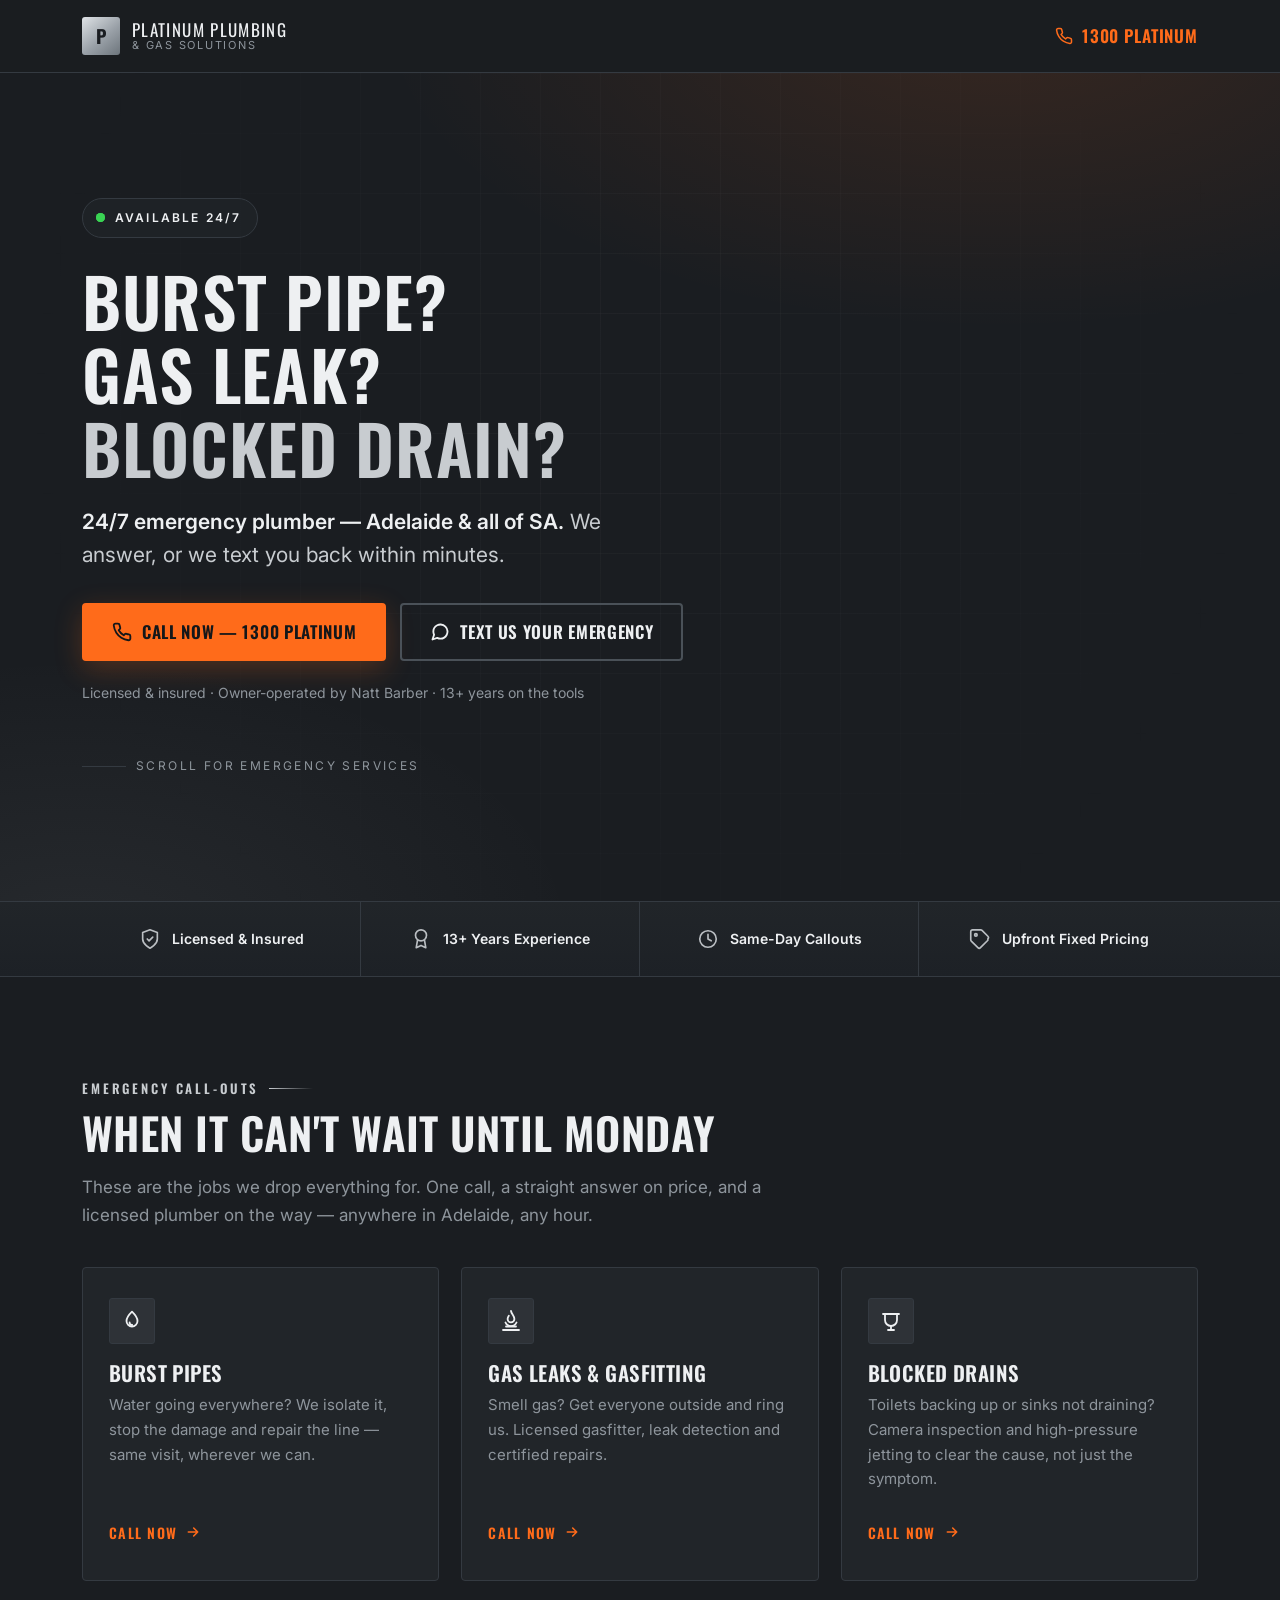
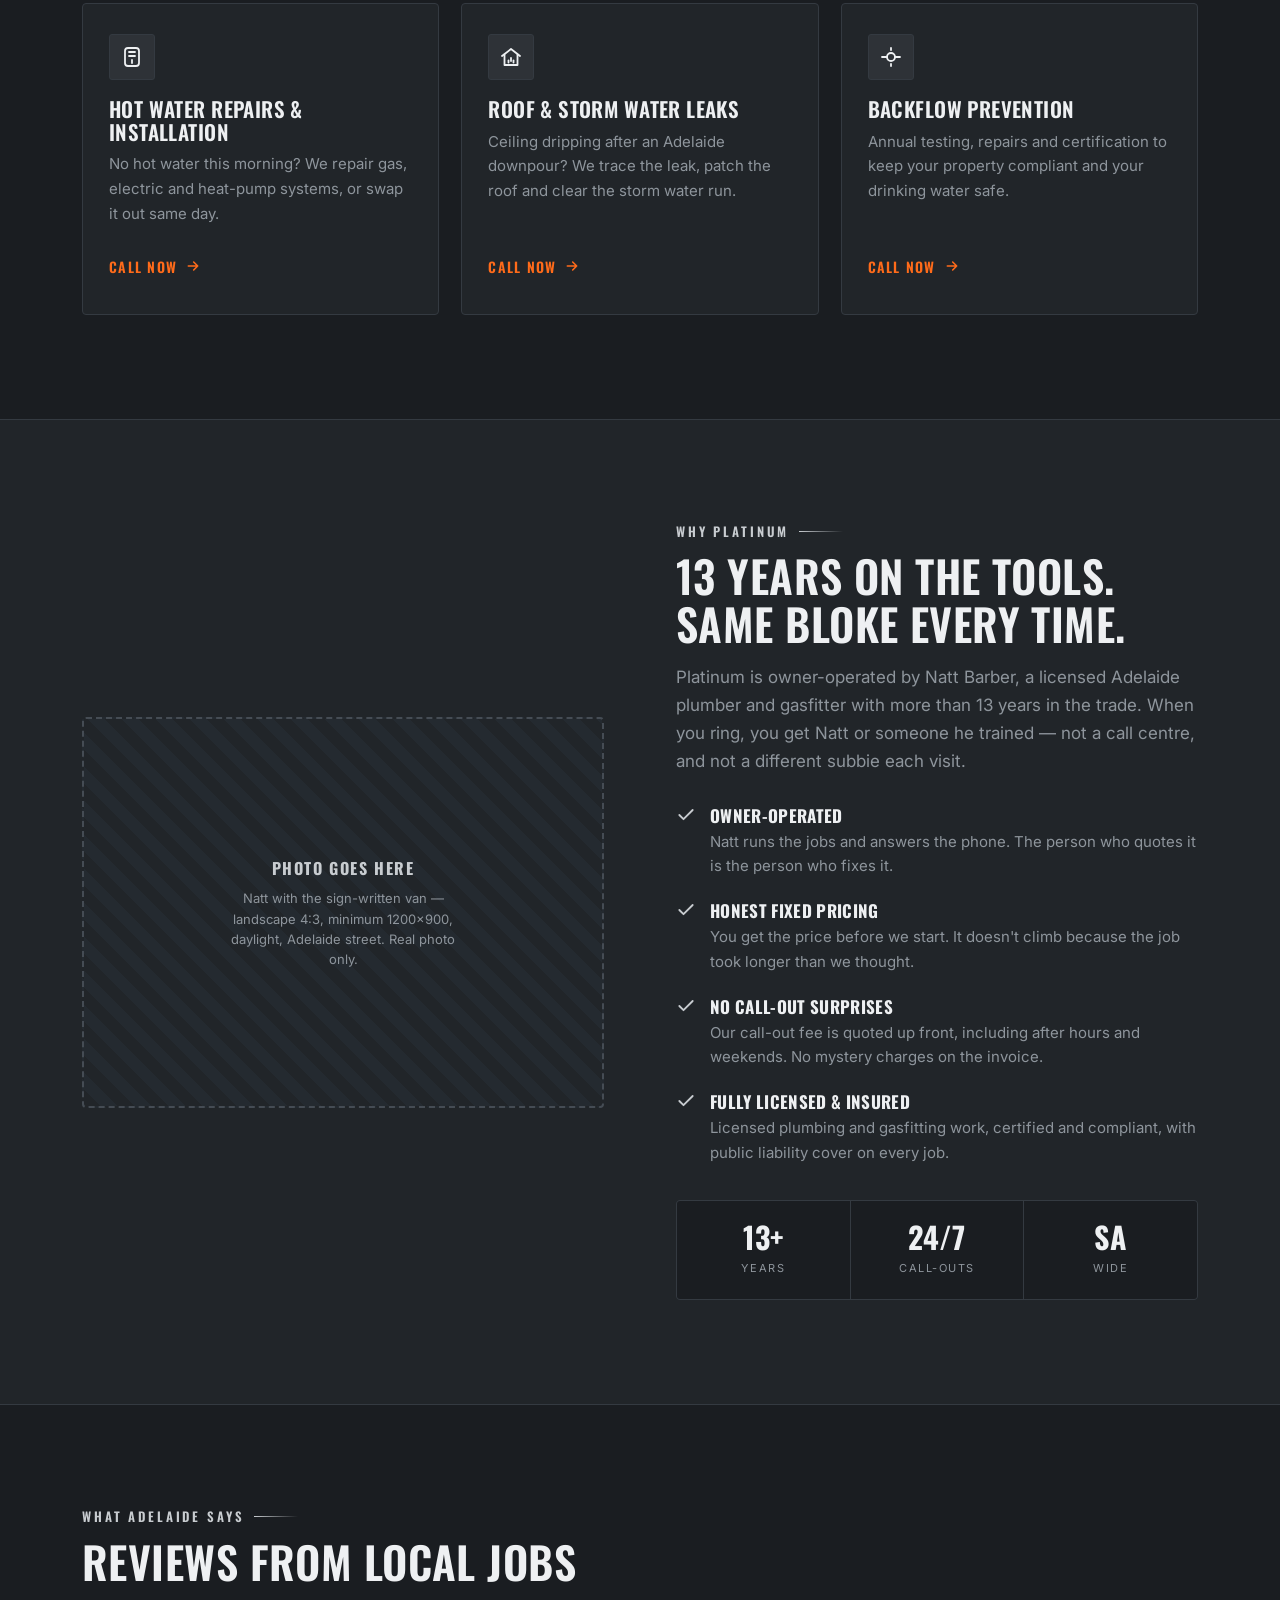
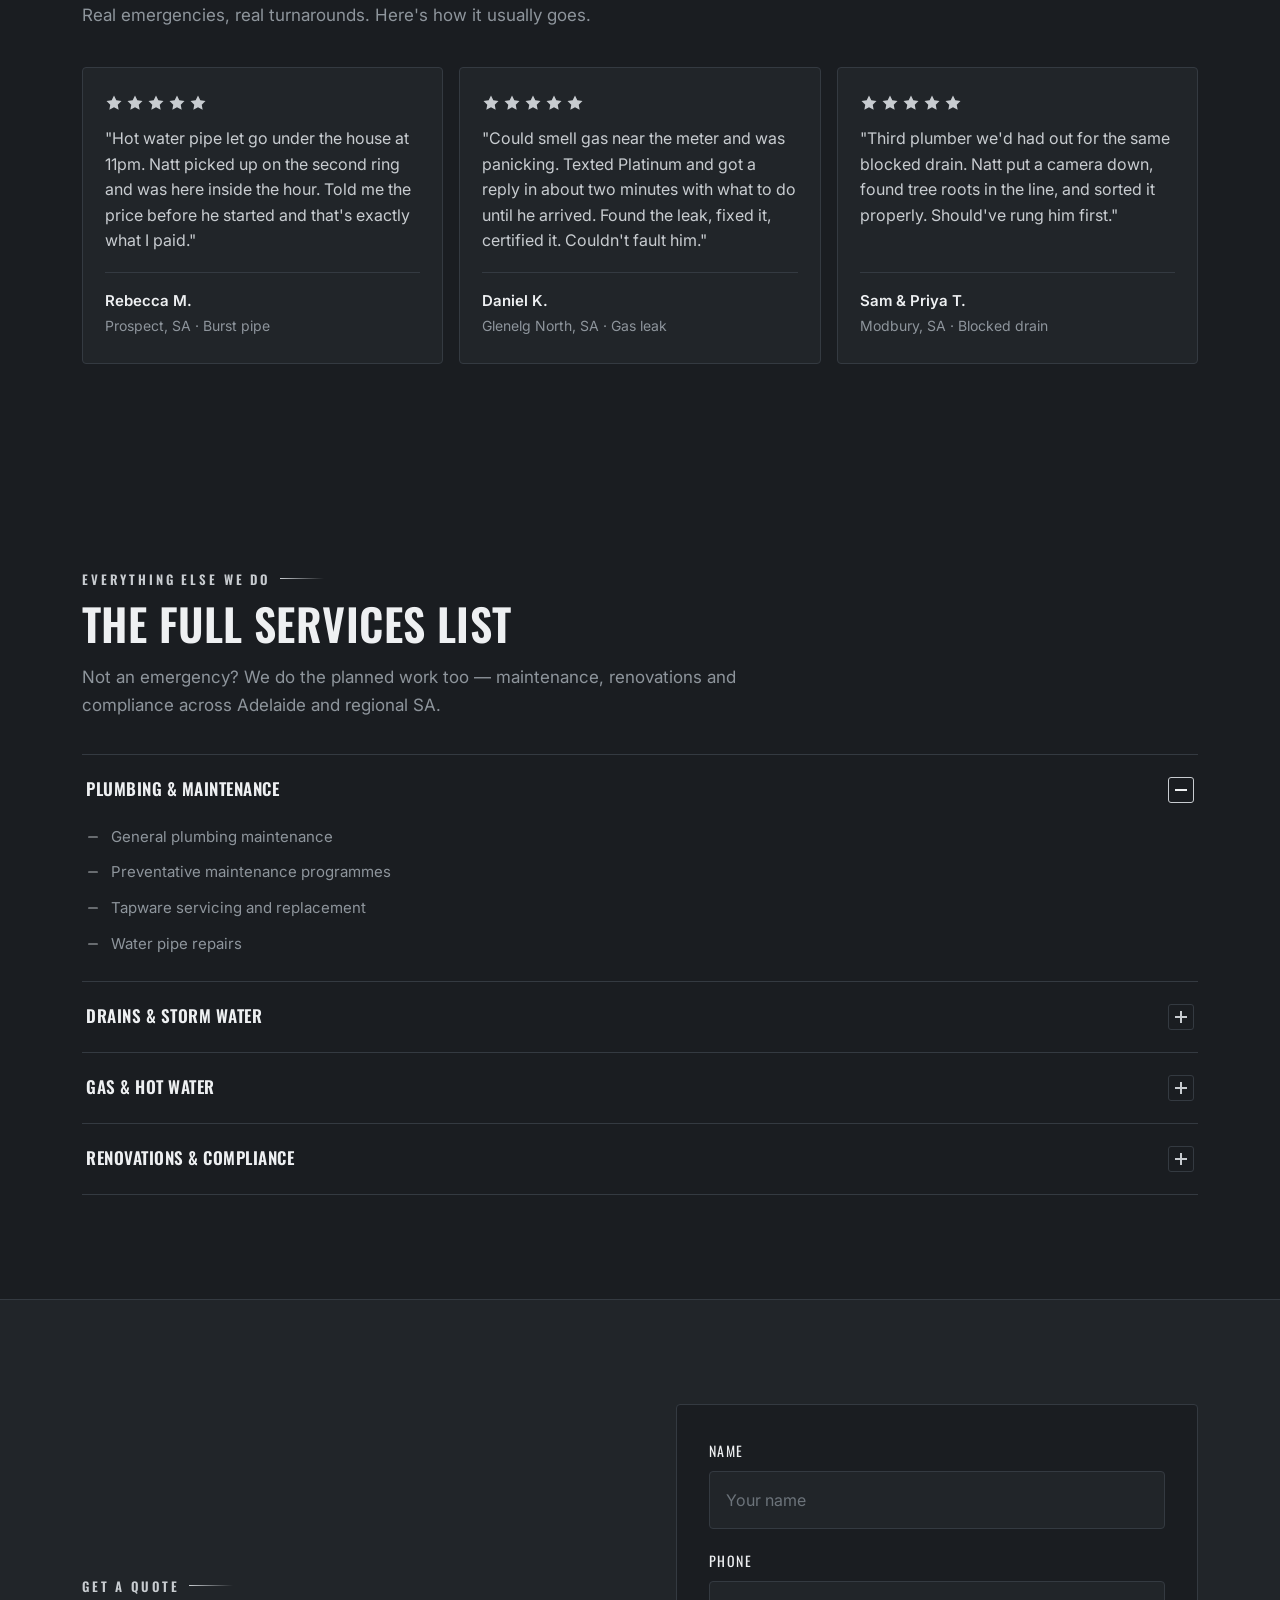
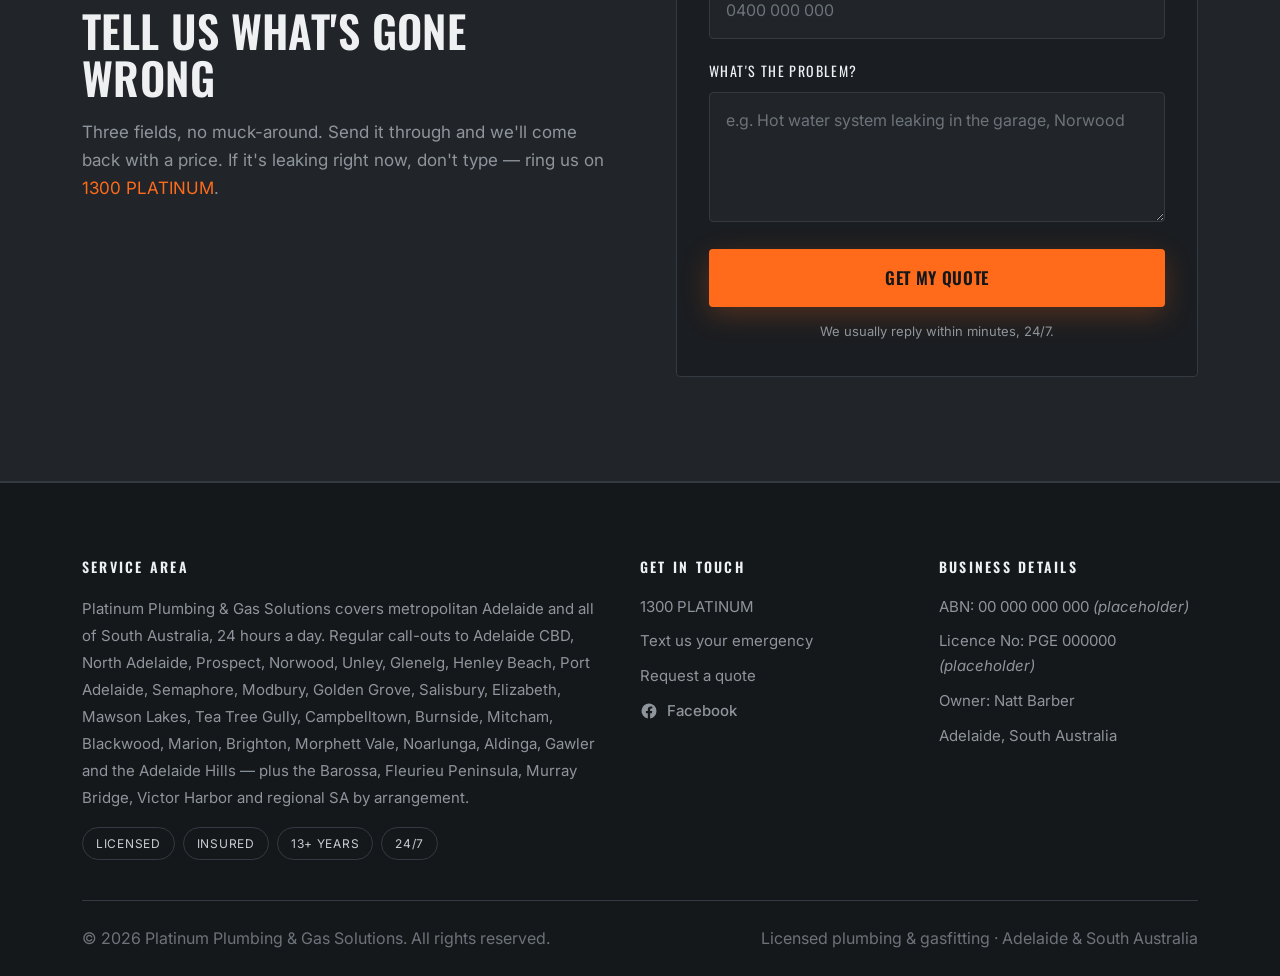
==== index.html @ e5db5b8a "Add single-page site for Platinum Plumbing & Gas Solutions Self-contained index.html with all CSS an" ====
<!DOCTYPE html>
<html lang="en-AU">
<head>
<meta charset="utf-8">
<!-- Accessibility: no maximum-scale / user-scalable=0. Users must be able to pinch-zoom. -->
<meta name="viewport" content="width=device-width, initial-scale=1">
<title>24/7 Emergency Plumber Adelaide | Platinum Plumbing &amp; Gas</title>
<meta name="description" content="Emergency plumber Adelaide, 24/7. Burst pipes, gas leaks &amp; blocked drains sorted fast. Licensed, insured, 13+ years. Call 1300 PLATINUM.">
<meta name="theme-color" content="#1a1d21">
<meta name="robots" content="index, follow">
<link rel="canonical" href="https://platinumplumbingandgas.com.au/">

<meta property="og:type" content="website">
<meta property="og:locale" content="en_AU">
<meta property="og:site_name" content="Platinum Plumbing &amp; Gas Solutions">
<meta property="og:title" content="24/7 Emergency Plumber Adelaide | Platinum Plumbing &amp; Gas">
<meta property="og:description" content="Burst pipe? Gas leak? Blocked drain? 24/7 emergency plumber for Adelaide and all of South Australia. Call 1300 PLATINUM.">
<meta property="og:url" content="https://platinumplumbingandgas.com.au/">
<meta name="twitter:card" content="summary_large_image">

<link rel="preconnect" href="https://fonts.googleapis.com">
<link rel="preconnect" href="https://fonts.gstatic.com" crossorigin>
<link href="https://fonts.googleapis.com/css2?family=Oswald:wght@500;600;700&family=Inter:wght@400;500;600;700&display=swap" rel="stylesheet">

<!-- ============================================================
     JSON-LD: LocalBusiness + Plumber
     TODO (owner): replace streetAddress, postalCode, geo coordinates,
     the real domain, the Facebook URL and the priceRange before go-live.
     ============================================================ -->
<script type="application/ld+json">
{
  "@context": "https://schema.org",
  "@type": ["Plumber", "LocalBusiness"],
  "@id": "https://platinumplumbingandgas.com.au/#business",
  "name": "Platinum Plumbing & Gas Solutions",
  "description": "24/7 emergency plumber and licensed gasfitter servicing Adelaide and all of South Australia. Burst pipes, gas leaks, blocked drains, hot water and backflow prevention.",
  "url": "https://platinumplumbingandgas.com.au/",
  "telephone": "+611300752846",
  "email": "info@platinumplumbingandgas.com.au",
  "priceRange": "$$",
  "founder": {
    "@type": "Person",
    "name": "Natt Barber",
    "jobTitle": "Licensed Plumber & Gasfitter, Owner"
  },
  "address": {
    "@type": "PostalAddress",
    "streetAddress": "PLACEHOLDER — street address",
    "addressLocality": "Adelaide",
    "addressRegion": "SA",
    "postalCode": "5000",
    "addressCountry": "AU"
  },
  "geo": {
    "@type": "GeoCoordinates",
    "latitude": -34.9285,
    "longitude": 138.6007
  },
  "areaServed": [
    { "@type": "City", "name": "Adelaide" },
    { "@type": "State", "name": "South Australia" }
  ],
  "openingHoursSpecification": [{
    "@type": "OpeningHoursSpecification",
    "dayOfWeek": ["Monday","Tuesday","Wednesday","Thursday","Friday","Saturday","Sunday"],
    "opens": "00:00",
    "closes": "23:59"
  }],
  "sameAs": ["https://www.facebook.com/PLACEHOLDER"],
  "hasOfferCatalog": {
    "@type": "OfferCatalog",
    "name": "Emergency plumbing and gas services",
    "itemListElement": [
      { "@type": "Offer", "itemOffered": { "@type": "Service", "name": "Burst pipe repairs" } },
      { "@type": "Offer", "itemOffered": { "@type": "Service", "name": "Gas leak detection and gasfitting" } },
      { "@type": "Offer", "itemOffered": { "@type": "Service", "name": "Blocked drain clearing" } },
      { "@type": "Offer", "itemOffered": { "@type": "Service", "name": "Hot water repairs and installation" } },
      { "@type": "Offer", "itemOffered": { "@type": "Service", "name": "Roof and storm water leak repairs" } },
      { "@type": "Offer", "itemOffered": { "@type": "Service", "name": "Backflow prevention testing" } }
    ]
  }
}
</script>

<style>
/* ---------- Tokens ---------- */
:root{
  --charcoal:#1a1d21;
  --charcoal-2:#212529;
  --charcoal-3:#282d33;
  --line:#343a41;
  --platinum:#c8ccd0;
  --platinum-bright:#eef0f2;
  --muted:#8e959c;
  --orange:#ff6b1a;
  --orange-dark:#e85a0c;
  --green:#39d353;
  --radius:4px;
  --wrap:1180px;
  --pad:20px;
  --bar-h:76px;
  --head:'Oswald','Barlow Condensed',Impact,sans-serif;
  --body:'Inter',-apple-system,BlinkMacSystemFont,'Segoe UI',Roboto,Helvetica,Arial,sans-serif;
}

/* ---------- Reset ---------- */
*,*::before,*::after{box-sizing:border-box}
html{-webkit-text-size-adjust:100%}
body,h1,h2,h3,h4,p,ul,ol,figure,blockquote,fieldset,legend{margin:0;padding:0}
ul,ol{list-style:none}
img{max-width:100%;height:auto;display:block}
button,input,textarea{font:inherit;color:inherit}

html{scroll-behavior:smooth;scroll-padding-top:24px}
body{
  background:var(--charcoal);
  color:var(--platinum);
  font-family:var(--body);
  font-size:16px;
  line-height:1.65;
  -webkit-font-smoothing:antialiased;
  overflow-x:hidden;
  /* Room for the fixed mobile call bar */
  padding-bottom:calc(var(--bar-h) + env(safe-area-inset-bottom,0px));
}

h1,h2,h3,.eyebrow,.btn,.stat-n{font-family:var(--head);font-weight:600;letter-spacing:.01em;line-height:1.08;text-transform:uppercase}
h1{font-size:clamp(2.25rem,8.5vw,4.25rem);color:var(--platinum-bright)}
h2{font-size:clamp(1.75rem,5.6vw,2.75rem);color:var(--platinum-bright)}
h3{font-size:clamp(1.125rem,3.6vw,1.3rem);color:var(--platinum-bright);letter-spacing:.02em}
p{font-size:1rem}
a{color:var(--orange);text-decoration:none}
a:hover{text-decoration:underline}

.wrap{width:100%;max-width:var(--wrap);margin-inline:auto;padding-inline:var(--pad)}
section{padding-block:clamp(56px,10vw,104px)}
.eyebrow{
  font-size:.8125rem;letter-spacing:.22em;color:var(--platinum);
  display:flex;align-items:center;gap:10px;margin-bottom:14px;font-weight:600;
}
.eyebrow::after{content:"";height:1px;width:44px;background:linear-gradient(90deg,var(--platinum),transparent)}
.lede{color:var(--muted);max-width:62ch;margin-top:16px;font-size:1.0625rem}

/* ---------- Focus ---------- */
/* Orange is reserved for calls-to-action: the hero buttons, the sticky call
   bar, the per-card "Call now" links, the header phone link and inline
   tel/sms links. The only exceptions are focus states — the focus ring, the
   skip link and the quote-form field focus — where orange gives keyboard
   users the strongest contrast available on charcoal. Nothing decorative
   uses it. */
:focus-visible{outline:3px solid var(--orange);outline-offset:3px;border-radius:2px}

.skip{
  position:absolute;left:12px;top:-100px;z-index:200;
  background:var(--orange);color:#111;font-weight:700;
  padding:12px 18px;border-radius:var(--radius);transition:top .15s ease;
}
.skip:focus{top:12px;text-decoration:none}
.sr{position:absolute;width:1px;height:1px;padding:0;margin:-1px;overflow:hidden;clip:rect(0 0 0 0);white-space:nowrap;border:0}

/* ---------- Buttons ---------- */
.btn{
  display:inline-flex;align-items:center;justify-content:center;gap:10px;
  min-height:58px;padding:16px 28px;border:2px solid transparent;border-radius:var(--radius);
  font-size:1.0625rem;letter-spacing:.04em;cursor:pointer;text-align:center;
  transition:transform .15s ease,background-color .15s ease,border-color .15s ease,color .15s ease;
}
.btn:hover{text-decoration:none;transform:translateY(-2px)}
.btn:active{transform:translateY(0)}
/* Safety orange is reserved for calls-to-action only. */
.btn-primary{background:var(--orange);color:#14171a;border-color:var(--orange);box-shadow:0 8px 28px rgba(255,107,26,.24)}
.btn-primary:hover{background:var(--orange-dark);border-color:var(--orange-dark)}
.btn-ghost{background:transparent;color:var(--platinum-bright);border-color:#4a5158}
.btn-ghost:hover{border-color:var(--platinum);background:rgba(200,204,208,.06)}
.btn svg{flex:none}

/* ---------- Header ---------- */
.site-head{
  position:relative;z-index:20;border-bottom:1px solid var(--line);
  background:rgba(26,29,33,.9);
}
.head-in{display:flex;align-items:center;justify-content:space-between;gap:16px;min-height:72px}
.brand{display:flex;align-items:center;gap:12px;color:var(--platinum-bright)}
.brand:hover{text-decoration:none}
.brand-mark{
  width:38px;height:38px;flex:none;border-radius:3px;
  background:linear-gradient(140deg,#dfe3e6,#9aa1a8 55%,#6d757c);
  display:grid;place-items:center;color:#1a1d21;font-family:var(--head);font-size:1.15rem;font-weight:700;
}
.brand-name{font-family:var(--head);font-size:1.0625rem;letter-spacing:.08em;text-transform:uppercase;line-height:1.15}
.brand-sub{display:block;font-family:var(--body);font-size:.6875rem;letter-spacing:.16em;color:var(--muted);text-transform:uppercase}
.head-call{display:none}

/* ---------- Hero ---------- */
.hero{
  /* Full height of the space the user can actually see: viewport minus the
     72px header, minus the fixed call bar on mobile. Stops the CTAs and the
     trust line from sitting under the bar on a short phone. */
  min-height:calc(100svh - 72px - var(--bar-h));
  display:flex;align-items:center;position:relative;overflow:hidden;
  padding-block:clamp(40px,7vh,88px);
  background:
    radial-gradient(1000px 520px at 78% -8%,rgba(255,107,26,.13),transparent 62%),
    radial-gradient(760px 420px at 6% 104%,rgba(200,204,208,.07),transparent 66%),
    var(--charcoal);
}
/* Faint industrial grid — pure CSS, zero bytes of image weight */
.hero::before{
  content:"";position:absolute;inset:0;pointer-events:none;
  background-image:linear-gradient(rgba(200,204,208,.045) 1px,transparent 1px),
                   linear-gradient(90deg,rgba(200,204,208,.045) 1px,transparent 1px);
  background-size:60px 60px;
  -webkit-mask-image:radial-gradient(circle at 50% 40%,#000,transparent 78%);
  mask-image:radial-gradient(circle at 50% 40%,#000,transparent 78%);
}
.hero-in{position:relative;z-index:1;width:100%}
.hero h1{margin-bottom:22px}
.hero h1 .hl{color:var(--platinum);display:block}
.hero-sub{font-size:1.125rem;color:var(--platinum);max-width:34ch;line-height:1.55}
.hero-sub strong{color:var(--platinum-bright);font-weight:600}
.hero-cta{display:flex;flex-direction:column;gap:14px;margin-top:32px;max-width:420px}
.hero-note{margin-top:20px;font-size:.875rem;color:var(--muted)}

/* Available 24/7 pulsing indicator */
.live{
  display:inline-flex;align-items:center;gap:10px;margin-bottom:26px;
  padding:9px 16px 9px 13px;border:1px solid var(--line);border-radius:100px;
  background:rgba(33,37,41,.72);
  font-size:.75rem;letter-spacing:.18em;text-transform:uppercase;font-weight:600;color:var(--platinum-bright);
}
.dot{position:relative;width:9px;height:9px;flex:none;border-radius:50%;background:var(--green)}
.dot::after{
  content:"";position:absolute;inset:0;border-radius:50%;background:var(--green);
  animation:pulse 2s cubic-bezier(.4,0,.6,1) infinite;
}
@keyframes pulse{0%{transform:scale(1);opacity:.75}70%{transform:scale(3);opacity:0}100%{transform:scale(3);opacity:0}}

.scroll-hint{display:none}

/* ---------- Trust bar ---------- */
.trust{
  border-block:1px solid var(--line);
  background:linear-gradient(180deg,var(--charcoal-2),#1d2126);
  padding-block:0;
}
.trust ul{display:grid;grid-template-columns:repeat(2,1fr)}
.trust li{
  display:flex;align-items:center;gap:11px;padding:20px 12px;
  border-bottom:1px solid var(--line);
  font-size:.8125rem;font-weight:600;color:var(--platinum-bright);line-height:1.3;
}
.trust li:nth-child(odd){border-right:1px solid var(--line)}
.trust li:nth-last-child(-n+2){border-bottom:0}
.trust svg{flex:none;color:var(--platinum);opacity:.92}

/* ---------- Service cards ---------- */
.grid{display:grid;gap:16px;margin-top:38px}
.card{
  position:relative;background:var(--charcoal-2);border:1px solid var(--line);border-radius:var(--radius);
  padding:26px 22px 22px;display:flex;flex-direction:column;
  transition:border-color .2s ease,transform .2s ease,background-color .2s ease;
}
.card::before{
  content:"";position:absolute;left:0;top:0;height:3px;width:100%;
  background:linear-gradient(90deg,var(--platinum),transparent);
  opacity:0;transition:opacity .2s ease;
}
.card:hover{border-color:#4a5158;transform:translateY(-3px);background:var(--charcoal-3)}
.card:hover::before{opacity:1}
.card-ico{
  width:46px;height:46px;border-radius:3px;display:grid;place-items:center;margin-bottom:18px;
  background:rgba(200,204,208,.08);border:1px solid var(--line);color:var(--platinum-bright);
}
.card h3{margin-bottom:9px}
.card p{color:var(--muted);font-size:.9375rem;flex:1}
.card-call{
  margin-top:18px;display:inline-flex;align-items:center;gap:8px;align-self:flex-start;
  font-family:var(--head);font-size:.875rem;letter-spacing:.09em;text-transform:uppercase;
  color:var(--orange);font-weight:600;padding:8px 0;min-height:44px;
}
.card-call svg{transition:transform .2s ease}
.card-call:hover{text-decoration:none}
.card-call:hover svg{transform:translateX(4px)}

/* ---------- Why Platinum ---------- */
.why{background:var(--charcoal-2);border-block:1px solid var(--line)}
.why-grid{display:grid;gap:34px}
/* Image placeholder */
.photo-ph{
  position:relative;aspect-ratio:4/3;border:2px dashed #454c54;border-radius:var(--radius);
  background:repeating-linear-gradient(45deg,#212529,#212529 12px,#242a30 12px,#242a30 24px);
  display:grid;place-items:center;text-align:center;padding:26px;
}
.photo-ph span{font-size:.8125rem;color:var(--muted);max-width:32ch;line-height:1.55}
.photo-ph b{display:block;font-family:var(--head);font-size:1rem;letter-spacing:.1em;color:var(--platinum);margin-bottom:8px;text-transform:uppercase}
.why-points{display:grid;gap:18px;margin-top:26px}
.why-points li{display:flex;gap:14px;align-items:flex-start}
.why-points svg{flex:none;margin-top:3px;color:var(--platinum)}
.why-points b{display:block;font-family:var(--head);font-size:1.0625rem;letter-spacing:.02em;color:var(--platinum-bright);text-transform:uppercase}
.why-points p{color:var(--muted);font-size:.9375rem}
.stats{display:grid;grid-template-columns:repeat(3,1fr);gap:1px;margin-top:34px;background:var(--line);border:1px solid var(--line);border-radius:var(--radius);overflow:hidden}
.stats div{background:var(--charcoal);padding:20px 12px;text-align:center}
.stat-n{display:block;font-size:1.875rem;color:var(--platinum-bright);font-weight:700}
.stat-l{font-size:.6875rem;letter-spacing:.14em;text-transform:uppercase;color:var(--muted)}

/* ---------- Testimonials ---------- */
.reviews{display:grid;gap:16px;margin-top:38px}
.review{
  background:var(--charcoal-2);border:1px solid var(--line);border-radius:var(--radius);
  padding:26px 22px;display:flex;flex-direction:column;
}
.stars{display:flex;gap:3px;margin-bottom:14px;color:var(--platinum)}
.review blockquote{font-size:1rem;color:var(--platinum);line-height:1.6;flex:1}
.review figcaption{margin-top:18px;padding-top:16px;border-top:1px solid var(--line);font-size:.875rem;color:var(--muted)}
.review figcaption b{display:block;color:var(--platinum-bright);font-weight:600;font-size:.9375rem}

/* ---------- Accordion ---------- */
.acc{margin-top:34px;border-top:1px solid var(--line)}
.acc-item{border-bottom:1px solid var(--line)}
.acc-btn{
  width:100%;background:none;border:0;cursor:pointer;text-align:left;
  display:flex;align-items:center;justify-content:space-between;gap:16px;
  padding:22px 4px;min-height:64px;
  font-family:var(--head);font-size:1.0625rem;letter-spacing:.03em;text-transform:uppercase;
  color:var(--platinum-bright);transition:color .15s ease;
}
.acc-btn:hover{color:#fff}
.acc-ico{flex:none;width:26px;height:26px;border:1px solid var(--line);border-radius:3px;display:grid;place-items:center;position:relative}
.acc-ico::before,.acc-ico::after{content:"";position:absolute;background:var(--platinum);transition:transform .22s ease,opacity .22s ease}
.acc-ico::before{width:12px;height:2px}
.acc-ico::after{width:2px;height:12px}
.acc-btn[aria-expanded="true"] .acc-ico{border-color:var(--platinum)}
.acc-btn[aria-expanded="true"] .acc-ico::before,
.acc-btn[aria-expanded="true"] .acc-ico::after{background:var(--platinum-bright)}
.acc-btn[aria-expanded="true"] .acc-ico::after{transform:rotate(90deg);opacity:0}
.acc-panel{overflow:hidden;height:0;transition:height .28s ease}
.acc-panel ul{padding:0 4px 24px;display:grid;gap:11px}
.acc-panel li{display:flex;gap:11px;align-items:flex-start;color:var(--muted);font-size:.9375rem}
.acc-panel svg{flex:none;margin-top:5px;color:var(--platinum);opacity:.6}

/* ---------- Quote form ---------- */
.quote{background:var(--charcoal-2);border-block:1px solid var(--line)}
.quote-grid{display:grid;gap:34px}
.form-card{background:var(--charcoal);border:1px solid var(--line);border-radius:var(--radius);padding:26px 22px}
.field{margin-bottom:20px}
.field label{display:block;font-family:var(--head);font-size:.875rem;letter-spacing:.1em;text-transform:uppercase;color:var(--platinum-bright);margin-bottom:9px}
.field input,.field textarea{
  width:100%;background:var(--charcoal-2);border:1px solid var(--line);border-radius:var(--radius);
  padding:15px 16px;font-size:1rem;color:var(--platinum-bright);min-height:56px;
  transition:border-color .15s ease,background-color .15s ease;
}
.field textarea{min-height:130px;resize:vertical;line-height:1.55}
.field input::placeholder,.field textarea::placeholder{color:#6c737a}
.field input:focus,.field textarea:focus{border-color:var(--orange);background:var(--charcoal-3);outline:none}
.field input[aria-invalid="true"],.field textarea[aria-invalid="true"]{border-color:#ff5252}
.err{display:none;margin-top:8px;font-size:.8125rem;color:#ff7b7b;font-weight:500}
.err.show{display:block}
.form-card .btn-primary{width:100%}
.form-foot{margin-top:14px;font-size:.8125rem;color:var(--muted);text-align:center}
.success{display:none;text-align:center;padding:26px 8px}
.success.show{display:block}
.success-ico{width:62px;height:62px;margin:0 auto 18px;border-radius:50%;background:rgba(57,211,83,.12);border:1px solid rgba(57,211,83,.4);display:grid;place-items:center;color:var(--green)}
.success h3{margin-bottom:10px}
.success p{color:var(--muted);font-size:.9375rem;max-width:40ch;margin-inline:auto}
.success .btn{margin-top:22px}

/* ---------- Footer ---------- */
.site-foot{background:#15181b;border-top:1px solid var(--line);padding-block:clamp(48px,8vw,72px) 0}
.foot-grid{display:grid;gap:34px}
.foot h4{font-family:var(--head);font-size:.875rem;letter-spacing:.16em;text-transform:uppercase;color:var(--platinum-bright);margin-bottom:16px;font-weight:600}
.foot p,.foot li{color:var(--muted);font-size:.9375rem}
.foot-links li{margin-bottom:10px}
.foot-links a{color:var(--muted)}
.foot-links a:hover{color:var(--platinum-bright)}
.suburbs{font-size:.875rem;color:var(--muted);line-height:1.8}
.legal{
  margin-top:40px;border-top:1px solid var(--line);padding-block:24px;
  display:flex;flex-direction:column;gap:10px;font-size:.8125rem;color:#6c737a;
}
.social{display:inline-flex;align-items:center;gap:9px;color:var(--platinum);font-weight:500;font-size:.9375rem}
.social:hover{color:var(--platinum-bright)}
.badge-list{display:flex;flex-wrap:wrap;gap:8px;margin-top:16px}
.badge-list span{
  font-size:.75rem;letter-spacing:.06em;text-transform:uppercase;color:var(--platinum);
  border:1px solid var(--line);border-radius:100px;padding:6px 13px;
}

/* ---------- Sticky mobile call bar ---------- */
/* The single most important element on the page. Mobile only, always visible. */
.callbar{
  position:fixed;left:0;right:0;bottom:0;z-index:100;
  display:grid;grid-template-columns:1.35fr 1fr;gap:10px;
  padding:10px 12px calc(10px + env(safe-area-inset-bottom,0px));
  background:rgba(21,24,27,.97);
  border-top:1px solid var(--line);
  box-shadow:0 -10px 30px rgba(0,0,0,.45);
}
@supports (backdrop-filter:blur(8px)){.callbar{background:rgba(21,24,27,.9);backdrop-filter:blur(10px)}}
.callbar a{
  display:flex;align-items:center;justify-content:center;gap:8px;
  min-height:56px;border-radius:var(--radius);
  font-family:var(--head);font-size:1.0625rem;letter-spacing:.06em;text-transform:uppercase;font-weight:600;
}
.callbar a:hover{text-decoration:none}
.cb-call{background:var(--orange);color:#14171a;box-shadow:0 4px 18px rgba(255,107,26,.3)}
.cb-call:active{background:var(--orange-dark)}
.cb-text{background:transparent;color:var(--platinum-bright);border:2px solid #4a5158}
.cb-text:active{background:rgba(200,204,208,.08)}

/* ---------- Scroll animations ---------- */
/* Content is visible by default. It is only hidden for the reveal once the
   head script has confirmed JS + IntersectionObserver are available, so a
   JS failure can never leave the page blank. */
.js-anim .fade{opacity:0;transform:translateY(22px);transition:opacity .6s ease,transform .6s ease}
.js-anim .fade.in{opacity:1;transform:none}

/* ================= 768px ================= */
@media (min-width:768px){
  :root{--pad:32px}
  body{padding-bottom:0}
  .callbar{display:none}
  .hero{min-height:calc(100svh - 72px);padding-block:clamp(48px,9vh,88px)}
  .head-call{
    display:inline-flex;align-items:center;gap:9px;
    font-family:var(--head);font-size:1.0625rem;letter-spacing:.05em;text-transform:uppercase;
    color:var(--orange);font-weight:600;
  }
  .hero-cta{flex-direction:row;max-width:none}
  .hero-sub{font-size:1.25rem;max-width:44ch}
  .trust ul{grid-template-columns:repeat(4,1fr)}
  .trust li{border-bottom:0;border-right:1px solid var(--line);justify-content:center;padding:26px 16px;font-size:.875rem}
  .trust li:last-child{border-right:0}
  .trust li:nth-child(odd){border-right:1px solid var(--line)}
  .grid{grid-template-columns:repeat(2,1fr);gap:20px}
  .reviews{grid-template-columns:repeat(3,1fr)}
  .why-grid,.quote-grid{grid-template-columns:1fr 1fr;gap:48px;align-items:center}
  .form-card{padding:34px 32px}
  .foot-grid{grid-template-columns:2fr 1fr 1fr;gap:40px}
  .legal{flex-direction:row;justify-content:space-between;align-items:center}
  .card{padding:30px 26px 26px}
}

/* ================= 1024px+ ================= */
@media (min-width:1024px){
  .grid{grid-template-columns:repeat(3,1fr);gap:22px}
  .hero-sub{font-size:1.3125rem}
  .scroll-hint{
    display:flex;align-items:center;gap:10px;margin-top:52px;
    font-size:.75rem;letter-spacing:.2em;text-transform:uppercase;color:var(--muted);
  }
  .scroll-hint span{display:block;width:44px;height:1px;background:var(--line)}
  .why-grid,.quote-grid{gap:72px}
}

/* ================= 1440px+ ================= */
@media (min-width:1440px){
  :root{--wrap:1240px;--pad:40px}
  .hero h1{font-size:4.5rem}
}

/* ---------- Short phones (SE, older Androids) ---------- */
/* Not enough vertical room for the full hero, so tighten it until the
   primary CTA still lands above the sticky call bar. */
@media (max-width:767px) and (max-height:720px){
  .hero{padding-block:24px}
  .hero h1{font-size:2rem;margin-bottom:16px}
  .live{margin-bottom:14px;padding:7px 14px 7px 11px;font-size:.6875rem}
  .hero-sub{font-size:1rem}
  .hero-cta{margin-top:20px;gap:10px}
  .hero-cta .btn{min-height:52px;padding:14px 22px;font-size:1rem}
  .hero-note{margin-top:12px;font-size:.8125rem}
}

/* ---------- Reduced motion ---------- */
@media (prefers-reduced-motion:reduce){
  html{scroll-behavior:auto}
  *,*::before,*::after{animation-duration:.001ms!important;animation-iteration-count:1!important;transition-duration:.001ms!important;scroll-behavior:auto!important}
  .js-anim .fade{opacity:1;transform:none}
  .dot::after{display:none}
  .btn:hover,.card:hover{transform:none}
}
</style>

<script>
/* Opt in to scroll reveals only when we can actually run them. Set before
   first paint so there is no flash of unstyled content. */
(function () {
  if ('IntersectionObserver' in window &&
      !window.matchMedia('(prefers-reduced-motion: reduce)').matches) {
    document.documentElement.className += ' js-anim';
  }
})();
</script>
</head>

<body>
<a class="skip" href="#main">Skip to main content</a>

<header class="site-head">
  <div class="wrap head-in">
    <a class="brand" href="#top" aria-label="Platinum Plumbing and Gas Solutions — home">
      <span class="brand-mark" aria-hidden="true">P</span>
      <span class="brand-name">Platinum Plumbing
        <span class="brand-sub">&amp; Gas Solutions</span>
      </span>
    </a>
    <a class="head-call" href="tel:1300752846">
      <svg width="18" height="18" viewBox="0 0 24 24" fill="none" stroke="currentColor" stroke-width="2" stroke-linecap="round" stroke-linejoin="round" aria-hidden="true"><path d="M22 16.92v3a2 2 0 0 1-2.18 2 19.79 19.79 0 0 1-8.63-3.07 19.5 19.5 0 0 1-6-6A19.79 19.79 0 0 1 2.12 4.18 2 2 0 0 1 4.11 2h3a2 2 0 0 1 2 1.72c.13.96.36 1.9.7 2.81a2 2 0 0 1-.45 2.11L8.09 9.91a16 16 0 0 0 6 6l1.27-1.27a2 2 0 0 1 2.11-.45c.9.33 1.85.57 2.81.7A2 2 0 0 1 22 16.92Z"/></svg>
      1300 Platinum
    </a>
  </div>
</header>

<main id="main">

  <!-- ============ 2. HERO ============ -->
  <section class="hero" id="top" aria-labelledby="hero-h">
    <div class="wrap hero-in">
      <p class="live"><span class="dot" aria-hidden="true"></span> Available 24/7</p>

      <h1 id="hero-h">Burst Pipe?<br>Gas Leak?<br><span class="hl">Blocked Drain?</span></h1>

      <p class="hero-sub">
        <strong>24/7 emergency plumber — Adelaide &amp; all of SA.</strong>
        We answer, or we text you back within minutes.
      </p>

      <div class="hero-cta">
        <a class="btn btn-primary" href="tel:1300752846">
          <svg width="20" height="20" viewBox="0 0 24 24" fill="none" stroke="currentColor" stroke-width="2.2" stroke-linecap="round" stroke-linejoin="round" aria-hidden="true"><path d="M22 16.92v3a2 2 0 0 1-2.18 2 19.79 19.79 0 0 1-8.63-3.07 19.5 19.5 0 0 1-6-6A19.79 19.79 0 0 1 2.12 4.18 2 2 0 0 1 4.11 2h3a2 2 0 0 1 2 1.72c.13.96.36 1.9.7 2.81a2 2 0 0 1-.45 2.11L8.09 9.91a16 16 0 0 0 6 6l1.27-1.27a2 2 0 0 1 2.11-.45c.9.33 1.85.57 2.81.7A2 2 0 0 1 22 16.92Z"/></svg>
          Call Now — 1300 Platinum
        </a>
        <a class="btn btn-ghost" href="sms:1300752846?&amp;body=Hi%20Platinum%20Plumbing%2C%20I%20have%20a%20plumbing%20emergency%3A%20">
          <svg width="20" height="20" viewBox="0 0 24 24" fill="none" stroke="currentColor" stroke-width="2.2" stroke-linecap="round" stroke-linejoin="round" aria-hidden="true"><path d="M21 11.5a8.38 8.38 0 0 1-.9 3.8 8.5 8.5 0 0 1-7.6 4.7 8.38 8.38 0 0 1-3.8-.9L3 21l1.9-5.7a8.38 8.38 0 0 1-.9-3.8 8.5 8.5 0 0 1 4.7-7.6 8.38 8.38 0 0 1 3.8-.9h.5a8.48 8.48 0 0 1 8 8v.5Z"/></svg>
          Text Us Your Emergency
        </a>
      </div>

      <p class="hero-note">Licensed &amp; insured · Owner-operated by Natt Barber · 13+ years on the tools</p>

      <p class="scroll-hint"><span aria-hidden="true"></span> Scroll for emergency services</p>
    </div>
  </section>

  <!-- ============ 3. TRUST BAR ============ -->
  <section class="trust" aria-label="Why customers trust us">
    <div class="wrap">
      <ul>
        <li>
          <svg width="22" height="22" viewBox="0 0 24 24" fill="none" stroke="currentColor" stroke-width="1.8" stroke-linecap="round" stroke-linejoin="round" aria-hidden="true"><path d="M12 22s8-4 8-10V5l-8-3-8 3v7c0 6 8 10 8 10Z"/><path d="m9 12 2 2 4-4"/></svg>
          Licensed &amp; Insured
        </li>
        <li>
          <svg width="22" height="22" viewBox="0 0 24 24" fill="none" stroke="currentColor" stroke-width="1.8" stroke-linecap="round" stroke-linejoin="round" aria-hidden="true"><circle cx="12" cy="8" r="6"/><path d="m8.2 13.3-1.4 8.2L12 19l5.2 2.5-1.4-8.2"/></svg>
          13+ Years Experience
        </li>
        <li>
          <svg width="22" height="22" viewBox="0 0 24 24" fill="none" stroke="currentColor" stroke-width="1.8" stroke-linecap="round" stroke-linejoin="round" aria-hidden="true"><circle cx="12" cy="12" r="9"/><path d="M12 7v5l3.5 2"/></svg>
          Same-Day Callouts
        </li>
        <li>
          <svg width="22" height="22" viewBox="0 0 24 24" fill="none" stroke="currentColor" stroke-width="1.8" stroke-linecap="round" stroke-linejoin="round" aria-hidden="true"><path d="M20.6 13.4 12.5 21.5a2 2 0 0 1-2.8 0l-7.2-7.2a2 2 0 0 1-.6-1.4V4a2 2 0 0 1 2-2h8.9a2 2 0 0 1 1.4.6l6.4 6.4a2 2 0 0 1 0 2.8Z"/><circle cx="7.5" cy="7.5" r="1.4"/></svg>
          Upfront Fixed Pricing
        </li>
      </ul>
    </div>
  </section>

  <!-- ============ 4. EMERGENCY SERVICES GRID ============ -->
  <section id="emergency" aria-labelledby="em-h">
    <div class="wrap">
      <p class="eyebrow fade">Emergency Call-Outs</p>
      <h2 id="em-h" class="fade">When it can't wait until Monday</h2>
      <p class="lede fade">These are the jobs we drop everything for. One call, a straight answer on price, and a licensed plumber on the way — anywhere in Adelaide, any hour.</p>

      <div class="grid">
        <article class="card fade">
          <span class="card-ico" aria-hidden="true">
            <svg width="24" height="24" viewBox="0 0 24 24" fill="none" stroke="currentColor" stroke-width="1.8" stroke-linecap="round" stroke-linejoin="round"><path d="M12 2.7s5.5 5.4 5.5 9.3a5.5 5.5 0 0 1-11 0C6.5 8.1 12 2.7 12 2.7Z"/><path d="M9.6 13.4a2.6 2.6 0 0 0 2.6 2.6"/></svg>
          </span>
          <h3>Burst Pipes</h3>
          <p>Water going everywhere? We isolate it, stop the damage and repair the line — same visit, wherever we can.</p>
          <a class="card-call" href="tel:1300752846" aria-label="Call now about a burst pipe">
            Call now
            <svg width="16" height="16" viewBox="0 0 24 24" fill="none" stroke="currentColor" stroke-width="2.4" stroke-linecap="round" stroke-linejoin="round" aria-hidden="true"><path d="M5 12h14M13 6l6 6-6 6"/></svg>
          </a>
        </article>

        <article class="card fade">
          <span class="card-ico" aria-hidden="true">
            <svg width="24" height="24" viewBox="0 0 24 24" fill="none" stroke="currentColor" stroke-width="1.8" stroke-linecap="round" stroke-linejoin="round"><path d="M12 2c.6 3.4 3.4 4.6 3.4 8a3.4 3.4 0 0 1-6.8 0c0-1.4.6-2.3 1.2-3.2"/><path d="M6.5 13.5a6 6 0 0 0 11 0"/><path d="M4 21h16"/><path d="M7 17.5h10"/></svg>
          </span>
          <h3>Gas Leaks &amp; Gasfitting</h3>
          <p>Smell gas? Get everyone outside and ring us. Licensed gasfitter, leak detection and certified repairs.</p>
          <a class="card-call" href="tel:1300752846" aria-label="Call now about a gas leak">
            Call now
            <svg width="16" height="16" viewBox="0 0 24 24" fill="none" stroke="currentColor" stroke-width="2.4" stroke-linecap="round" stroke-linejoin="round" aria-hidden="true"><path d="M5 12h14M13 6l6 6-6 6"/></svg>
          </a>
        </article>

        <article class="card fade">
          <span class="card-ico" aria-hidden="true">
            <svg width="24" height="24" viewBox="0 0 24 24" fill="none" stroke="currentColor" stroke-width="1.8" stroke-linecap="round" stroke-linejoin="round"><path d="M4 5h16"/><path d="M6 5v6a6 6 0 0 0 12 0V5"/><path d="M12 17v4"/><path d="M9 21h6"/></svg>
          </span>
          <h3>Blocked Drains</h3>
          <p>Toilets backing up or sinks not draining? Camera inspection and high-pressure jetting to clear the cause, not just the symptom.</p>
          <a class="card-call" href="tel:1300752846" aria-label="Call now about a blocked drain">
            Call now
            <svg width="16" height="16" viewBox="0 0 24 24" fill="none" stroke="currentColor" stroke-width="2.4" stroke-linecap="round" stroke-linejoin="round" aria-hidden="true"><path d="M5 12h14M13 6l6 6-6 6"/></svg>
          </a>
        </article>

        <article class="card fade">
          <span class="card-ico" aria-hidden="true">
            <svg width="24" height="24" viewBox="0 0 24 24" fill="none" stroke="currentColor" stroke-width="1.8" stroke-linecap="round" stroke-linejoin="round"><rect x="5" y="3" width="14" height="18" rx="3"/><path d="M9 7h6"/><path d="M9 11h6"/><path d="M12 15v3"/></svg>
          </span>
          <h3>Hot Water Repairs &amp; Installation</h3>
          <p>No hot water this morning? We repair gas, electric and heat-pump systems, or swap it out same day.</p>
          <a class="card-call" href="tel:1300752846" aria-label="Call now about hot water">
            Call now
            <svg width="16" height="16" viewBox="0 0 24 24" fill="none" stroke="currentColor" stroke-width="2.4" stroke-linecap="round" stroke-linejoin="round" aria-hidden="true"><path d="M5 12h14M13 6l6 6-6 6"/></svg>
          </a>
        </article>

        <article class="card fade">
          <span class="card-ico" aria-hidden="true">
            <svg width="24" height="24" viewBox="0 0 24 24" fill="none" stroke="currentColor" stroke-width="1.8" stroke-linecap="round" stroke-linejoin="round"><path d="m3 11 9-7 9 7"/><path d="M5.5 9.5V20h13V9.5"/><path d="M12 13v3"/><path d="M9.5 15.5v2"/><path d="M14.5 15.5v2"/></svg>
          </span>
          <h3>Roof &amp; Storm Water Leaks</h3>
          <p>Ceiling dripping after an Adelaide downpour? We trace the leak, patch the roof and clear the storm water run.</p>
          <a class="card-call" href="tel:1300752846" aria-label="Call now about a roof or storm water leak">
            Call now
            <svg width="16" height="16" viewBox="0 0 24 24" fill="none" stroke="currentColor" stroke-width="2.4" stroke-linecap="round" stroke-linejoin="round" aria-hidden="true"><path d="M5 12h14M13 6l6 6-6 6"/></svg>
          </a>
        </article>

        <article class="card fade">
          <span class="card-ico" aria-hidden="true">
            <svg width="24" height="24" viewBox="0 0 24 24" fill="none" stroke="currentColor" stroke-width="1.8" stroke-linecap="round" stroke-linejoin="round"><path d="M3 12h5"/><path d="M16 12h5"/><circle cx="12" cy="12" r="4"/><path d="M12 5V3"/><path d="M12 21v-2"/></svg>
          </span>
          <h3>Backflow Prevention</h3>
          <p>Annual testing, repairs and certification to keep your property compliant and your drinking water safe.</p>
          <a class="card-call" href="tel:1300752846" aria-label="Call now about backflow prevention">
            Call now
            <svg width="16" height="16" viewBox="0 0 24 24" fill="none" stroke="currentColor" stroke-width="2.4" stroke-linecap="round" stroke-linejoin="round" aria-hidden="true"><path d="M5 12h14M13 6l6 6-6 6"/></svg>
          </a>
        </article>
      </div>
    </div>
  </section>

  <!-- ============ 5. WHY PLATINUM ============ -->
  <section class="why" id="why" aria-labelledby="why-h">
    <div class="wrap why-grid">
      <div class="fade">
        <!-- ============================================================
             IMAGE PLACEHOLDER — swap this whole div for a real photo.
             What to drop in: a landscape (4:3) photo of Natt Barber in
             Platinum work gear standing beside the sign-written van, shot
             outdoors in daylight on an Adelaide street. Real face, real van —
             no stock photography, it's the single biggest trust lift here.
             Replace with, keeping https, lazy loading and explicit dimensions:

             <img src="https://YOUR-CDN/natt-barber-platinum-van.jpg"
                  alt="Natt Barber, licensed plumber and owner of Platinum Plumbing & Gas Solutions, standing beside the company van in Adelaide"
                  width="1200" height="900" loading="lazy" decoding="async">
             ============================================================ -->
        <div class="photo-ph" role="img" aria-label="Placeholder for a photo of Natt Barber with the Platinum Plumbing van">
          <span><b>Photo goes here</b>Natt with the sign-written van — landscape 4:3, minimum 1200&times;900, daylight, Adelaide street. Real photo only.</span>
        </div>
      </div>

      <div>
        <p class="eyebrow fade">Why Platinum</p>
        <h2 id="why-h" class="fade">13 years on the tools. Same bloke every time.</h2>
        <p class="lede fade">Platinum is owner-operated by Natt Barber, a licensed Adelaide plumber and gasfitter with more than 13 years in the trade. When you ring, you get Natt or someone he trained — not a call centre, and not a different subbie each visit.</p>

        <ul class="why-points">
          <li class="fade">
            <svg width="20" height="20" viewBox="0 0 24 24" fill="none" stroke="currentColor" stroke-width="2.2" stroke-linecap="round" stroke-linejoin="round" aria-hidden="true"><path d="M20 6 9 17l-5-5"/></svg>
            <div><b>Owner-operated</b><p>Natt runs the jobs and answers the phone. The person who quotes it is the person who fixes it.</p></div>
          </li>
          <li class="fade">
            <svg width="20" height="20" viewBox="0 0 24 24" fill="none" stroke="currentColor" stroke-width="2.2" stroke-linecap="round" stroke-linejoin="round" aria-hidden="true"><path d="M20 6 9 17l-5-5"/></svg>
            <div><b>Honest fixed pricing</b><p>You get the price before we start. It doesn't climb because the job took longer than we thought.</p></div>
          </li>
          <li class="fade">
            <svg width="20" height="20" viewBox="0 0 24 24" fill="none" stroke="currentColor" stroke-width="2.2" stroke-linecap="round" stroke-linejoin="round" aria-hidden="true"><path d="M20 6 9 17l-5-5"/></svg>
            <div><b>No call-out surprises</b><p>Our call-out fee is quoted up front, including after hours and weekends. No mystery charges on the invoice.</p></div>
          </li>
          <li class="fade">
            <svg width="20" height="20" viewBox="0 0 24 24" fill="none" stroke="currentColor" stroke-width="2.2" stroke-linecap="round" stroke-linejoin="round" aria-hidden="true"><path d="M20 6 9 17l-5-5"/></svg>
            <div><b>Fully licensed &amp; insured</b><p>Licensed plumbing and gasfitting work, certified and compliant, with public liability cover on every job.</p></div>
          </li>
        </ul>

        <div class="stats fade">
          <div><span class="stat-n">13+</span><span class="stat-l">Years</span></div>
          <div><span class="stat-n">24/7</span><span class="stat-l">Call-outs</span></div>
          <div><span class="stat-n">SA</span><span class="stat-l">Wide</span></div>
        </div>
      </div>
    </div>
  </section>

  <!-- ============ 6. TESTIMONIALS ============ -->
  <section id="reviews" aria-labelledby="rev-h">
    <div class="wrap">
      <p class="eyebrow fade">What Adelaide Says</p>
      <h2 id="rev-h" class="fade">Reviews from local jobs</h2>
      <p class="lede fade">Real emergencies, real turnarounds. Here's how it usually goes.</p>

      <!-- ============================================================
           PLACEHOLDER REVIEWS — all three cards below are written
           placeholders, NOT real customer reviews. Swap each blockquote
           and figcaption for verbatim text from the Google Business
           Profile before this page goes live, and keep the star count
           matching the actual rating. Do not publish these as real.
           ============================================================ -->
      <div class="reviews">
        <!-- PLACEHOLDER REVIEW 1 — replace with a real Google review -->
        <figure class="review fade">
          <div class="stars" role="img" aria-label="Rated 5 out of 5 stars">
            <svg width="18" height="18" viewBox="0 0 24 24" fill="currentColor" aria-hidden="true"><path d="m12 2 3.1 6.3 6.9 1-5 4.9 1.2 6.9L12 17.8 5.8 21.1 7 14.2l-5-4.9 6.9-1L12 2Z"/></svg>
            <svg width="18" height="18" viewBox="0 0 24 24" fill="currentColor" aria-hidden="true"><path d="m12 2 3.1 6.3 6.9 1-5 4.9 1.2 6.9L12 17.8 5.8 21.1 7 14.2l-5-4.9 6.9-1L12 2Z"/></svg>
            <svg width="18" height="18" viewBox="0 0 24 24" fill="currentColor" aria-hidden="true"><path d="m12 2 3.1 6.3 6.9 1-5 4.9 1.2 6.9L12 17.8 5.8 21.1 7 14.2l-5-4.9 6.9-1L12 2Z"/></svg>
            <svg width="18" height="18" viewBox="0 0 24 24" fill="currentColor" aria-hidden="true"><path d="m12 2 3.1 6.3 6.9 1-5 4.9 1.2 6.9L12 17.8 5.8 21.1 7 14.2l-5-4.9 6.9-1L12 2Z"/></svg>
            <svg width="18" height="18" viewBox="0 0 24 24" fill="currentColor" aria-hidden="true"><path d="m12 2 3.1 6.3 6.9 1-5 4.9 1.2 6.9L12 17.8 5.8 21.1 7 14.2l-5-4.9 6.9-1L12 2Z"/></svg>
          </div>
          <blockquote>"Hot water pipe let go under the house at 11pm. Natt picked up on the second ring and was here inside the hour. Told me the price before he started and that's exactly what I paid."</blockquote>
          <figcaption><b>Rebecca M.</b>Prospect, SA · Burst pipe</figcaption>
        </figure>

        <!-- PLACEHOLDER REVIEW 2 — replace with a real Google review -->
        <figure class="review fade">
          <div class="stars" role="img" aria-label="Rated 5 out of 5 stars">
            <svg width="18" height="18" viewBox="0 0 24 24" fill="currentColor" aria-hidden="true"><path d="m12 2 3.1 6.3 6.9 1-5 4.9 1.2 6.9L12 17.8 5.8 21.1 7 14.2l-5-4.9 6.9-1L12 2Z"/></svg>
            <svg width="18" height="18" viewBox="0 0 24 24" fill="currentColor" aria-hidden="true"><path d="m12 2 3.1 6.3 6.9 1-5 4.9 1.2 6.9L12 17.8 5.8 21.1 7 14.2l-5-4.9 6.9-1L12 2Z"/></svg>
            <svg width="18" height="18" viewBox="0 0 24 24" fill="currentColor" aria-hidden="true"><path d="m12 2 3.1 6.3 6.9 1-5 4.9 1.2 6.9L12 17.8 5.8 21.1 7 14.2l-5-4.9 6.9-1L12 2Z"/></svg>
            <svg width="18" height="18" viewBox="0 0 24 24" fill="currentColor" aria-hidden="true"><path d="m12 2 3.1 6.3 6.9 1-5 4.9 1.2 6.9L12 17.8 5.8 21.1 7 14.2l-5-4.9 6.9-1L12 2Z"/></svg>
            <svg width="18" height="18" viewBox="0 0 24 24" fill="currentColor" aria-hidden="true"><path d="m12 2 3.1 6.3 6.9 1-5 4.9 1.2 6.9L12 17.8 5.8 21.1 7 14.2l-5-4.9 6.9-1L12 2Z"/></svg>
          </div>
          <blockquote>"Could smell gas near the meter and was panicking. Texted Platinum and got a reply in about two minutes with what to do until he arrived. Found the leak, fixed it, certified it. Couldn't fault him."</blockquote>
          <figcaption><b>Daniel K.</b>Glenelg North, SA · Gas leak</figcaption>
        </figure>

        <!-- PLACEHOLDER REVIEW 3 — replace with a real Google review -->
        <figure class="review fade">
          <div class="stars" role="img" aria-label="Rated 5 out of 5 stars">
            <svg width="18" height="18" viewBox="0 0 24 24" fill="currentColor" aria-hidden="true"><path d="m12 2 3.1 6.3 6.9 1-5 4.9 1.2 6.9L12 17.8 5.8 21.1 7 14.2l-5-4.9 6.9-1L12 2Z"/></svg>
            <svg width="18" height="18" viewBox="0 0 24 24" fill="currentColor" aria-hidden="true"><path d="m12 2 3.1 6.3 6.9 1-5 4.9 1.2 6.9L12 17.8 5.8 21.1 7 14.2l-5-4.9 6.9-1L12 2Z"/></svg>
            <svg width="18" height="18" viewBox="0 0 24 24" fill="currentColor" aria-hidden="true"><path d="m12 2 3.1 6.3 6.9 1-5 4.9 1.2 6.9L12 17.8 5.8 21.1 7 14.2l-5-4.9 6.9-1L12 2Z"/></svg>
            <svg width="18" height="18" viewBox="0 0 24 24" fill="currentColor" aria-hidden="true"><path d="m12 2 3.1 6.3 6.9 1-5 4.9 1.2 6.9L12 17.8 5.8 21.1 7 14.2l-5-4.9 6.9-1L12 2Z"/></svg>
            <svg width="18" height="18" viewBox="0 0 24 24" fill="currentColor" aria-hidden="true"><path d="m12 2 3.1 6.3 6.9 1-5 4.9 1.2 6.9L12 17.8 5.8 21.1 7 14.2l-5-4.9 6.9-1L12 2Z"/></svg>
          </div>
          <blockquote>"Third plumber we'd had out for the same blocked drain. Natt put a camera down, found tree roots in the line, and sorted it properly. Should've rung him first."</blockquote>
          <figcaption><b>Sam &amp; Priya T.</b>Modbury, SA · Blocked drain</figcaption>
        </figure>
      </div>
    </div>
  </section>

  <!-- ============ 7. FULL SERVICES ACCORDION ============ -->
  <section id="services" aria-labelledby="sv-h">
    <div class="wrap">
      <p class="eyebrow fade">Everything Else We Do</p>
      <h2 id="sv-h" class="fade">The full services list</h2>
      <p class="lede fade">Not an emergency? We do the planned work too — maintenance, renovations and compliance across Adelaide and regional SA.</p>

      <div class="acc fade" id="acc">
        <div class="acc-item">
          <h3>
            <button class="acc-btn" type="button" aria-expanded="true" aria-controls="p1" id="b1">
              Plumbing &amp; Maintenance
              <span class="acc-ico" aria-hidden="true"></span>
            </button>
          </h3>
          <div class="acc-panel" id="p1" role="region" aria-labelledby="b1">
            <ul>
              <li><svg width="14" height="14" viewBox="0 0 24 24" fill="none" stroke="currentColor" stroke-width="3" stroke-linecap="round" aria-hidden="true"><path d="M5 12h14"/></svg> General plumbing maintenance</li>
              <li><svg width="14" height="14" viewBox="0 0 24 24" fill="none" stroke="currentColor" stroke-width="3" stroke-linecap="round" aria-hidden="true"><path d="M5 12h14"/></svg> Preventative maintenance programmes</li>
              <li><svg width="14" height="14" viewBox="0 0 24 24" fill="none" stroke="currentColor" stroke-width="3" stroke-linecap="round" aria-hidden="true"><path d="M5 12h14"/></svg> Tapware servicing and replacement</li>
              <li><svg width="14" height="14" viewBox="0 0 24 24" fill="none" stroke="currentColor" stroke-width="3" stroke-linecap="round" aria-hidden="true"><path d="M5 12h14"/></svg> Water pipe repairs</li>
            </ul>
          </div>
        </div>

        <div class="acc-item">
          <h3>
            <button class="acc-btn" type="button" aria-expanded="false" aria-controls="p2" id="b2">
              Drains &amp; Storm Water
              <span class="acc-ico" aria-hidden="true"></span>
            </button>
          </h3>
          <div class="acc-panel" id="p2" role="region" aria-labelledby="b2">
            <ul>
              <li><svg width="14" height="14" viewBox="0 0 24 24" fill="none" stroke="currentColor" stroke-width="3" stroke-linecap="round" aria-hidden="true"><path d="M5 12h14"/></svg> Drain cleaning</li>
              <li><svg width="14" height="14" viewBox="0 0 24 24" fill="none" stroke="currentColor" stroke-width="3" stroke-linecap="round" aria-hidden="true"><path d="M5 12h14"/></svg> Storm water cleaning</li>
              <li><svg width="14" height="14" viewBox="0 0 24 24" fill="none" stroke="currentColor" stroke-width="3" stroke-linecap="round" aria-hidden="true"><path d="M5 12h14"/></svg> Drain replacement and repairs</li>
              <li><svg width="14" height="14" viewBox="0 0 24 24" fill="none" stroke="currentColor" stroke-width="3" stroke-linecap="round" aria-hidden="true"><path d="M5 12h14"/></svg> Roofing repairs</li>
            </ul>
          </div>
        </div>

        <div class="acc-item">
          <h3>
            <button class="acc-btn" type="button" aria-expanded="false" aria-controls="p3" id="b3">
              Gas &amp; Hot Water
              <span class="acc-ico" aria-hidden="true"></span>
            </button>
          </h3>
          <div class="acc-panel" id="p3" role="region" aria-labelledby="b3">
            <ul>
              <li><svg width="14" height="14" viewBox="0 0 24 24" fill="none" stroke="currentColor" stroke-width="3" stroke-linecap="round" aria-hidden="true"><path d="M5 12h14"/></svg> Gasfitting maintenance</li>
              <li><svg width="14" height="14" viewBox="0 0 24 24" fill="none" stroke="currentColor" stroke-width="3" stroke-linecap="round" aria-hidden="true"><path d="M5 12h14"/></svg> Gas appliance repairs</li>
              <li><svg width="14" height="14" viewBox="0 0 24 24" fill="none" stroke="currentColor" stroke-width="3" stroke-linecap="round" aria-hidden="true"><path d="M5 12h14"/></svg> Gas pipe repairs</li>
              <li><svg width="14" height="14" viewBox="0 0 24 24" fill="none" stroke="currentColor" stroke-width="3" stroke-linecap="round" aria-hidden="true"><path d="M5 12h14"/></svg> Hot water repairs and cleaning</li>
            </ul>
          </div>
        </div>

        <div class="acc-item">
          <h3>
            <button class="acc-btn" type="button" aria-expanded="false" aria-controls="p4" id="b4">
              Renovations &amp; Compliance
              <span class="acc-ico" aria-hidden="true"></span>
            </button>
          </h3>
          <div class="acc-panel" id="p4" role="region" aria-labelledby="b4">
            <ul>
              <li><svg width="14" height="14" viewBox="0 0 24 24" fill="none" stroke="currentColor" stroke-width="3" stroke-linecap="round" aria-hidden="true"><path d="M5 12h14"/></svg> Bathroom renovations</li>
              <li><svg width="14" height="14" viewBox="0 0 24 24" fill="none" stroke="currentColor" stroke-width="3" stroke-linecap="round" aria-hidden="true"><path d="M5 12h14"/></svg> Kitchen renovations</li>
              <li><svg width="14" height="14" viewBox="0 0 24 24" fill="none" stroke="currentColor" stroke-width="3" stroke-linecap="round" aria-hidden="true"><path d="M5 12h14"/></svg> Laundry renovations</li>
              <li><svg width="14" height="14" viewBox="0 0 24 24" fill="none" stroke="currentColor" stroke-width="3" stroke-linecap="round" aria-hidden="true"><path d="M5 12h14"/></svg> Backflow prevention testing and certification</li>
            </ul>
          </div>
        </div>
      </div>
    </div>
  </section>

  <!-- ============ 8. QUOTE FORM ============ -->
  <section class="quote" id="quote" aria-labelledby="q-h">
    <div class="wrap quote-grid">
      <div>
        <p class="eyebrow fade">Get A Quote</p>
        <h2 id="q-h" class="fade">Tell us what's gone wrong</h2>
        <p class="lede fade">Three fields, no muck-around. Send it through and we'll come back with a price. If it's leaking right now, don't type — ring us on <a href="tel:1300752846">1300 PLATINUM</a>.</p>
      </div>

      <div class="fade">
        <div class="form-card">
          <form id="quote-form" novalidate>
            <div class="field">
              <label for="q-name">Name</label>
              <input type="text" id="q-name" name="name" autocomplete="name" placeholder="Your name" aria-describedby="e-name">
              <p class="err" id="e-name" role="alert"></p>
            </div>

            <div class="field">
              <label for="q-phone">Phone</label>
              <input type="tel" id="q-phone" name="phone" autocomplete="tel" inputmode="tel" placeholder="0400 000 000" aria-describedby="e-phone">
              <p class="err" id="e-phone" role="alert"></p>
            </div>

            <div class="field">
              <label for="q-problem">What's the problem?</label>
              <textarea id="q-problem" name="problem" placeholder="e.g. Hot water system leaking in the garage, Norwood" aria-describedby="e-problem"></textarea>
              <p class="err" id="e-problem" role="alert"></p>
            </div>

            <button type="submit" class="btn btn-primary" id="q-submit">Get My Quote</button>
            <p class="form-foot">We usually reply within minutes, 24/7.</p>
          </form>

          <div class="success" id="q-success" role="status" aria-live="polite">
            <div class="success-ico" aria-hidden="true">
              <svg width="30" height="30" viewBox="0 0 24 24" fill="none" stroke="currentColor" stroke-width="2.4" stroke-linecap="round" stroke-linejoin="round"><path d="M20 6 9 17l-5-5"/></svg>
            </div>
            <h3>Got it — we're on to it</h3>
            <p>Thanks, we've received your details and will be in touch shortly with a price. If it's urgent, ring us now and we'll answer.</p>
            <a class="btn btn-primary" href="tel:1300752846">Call 1300 Platinum</a>
          </div>
        </div>
      </div>
    </div>
  </section>

</main>

<!-- ============ 9. FOOTER ============ -->
<footer class="site-foot">
  <div class="wrap">
    <div class="foot-grid foot">
      <div>
        <h4>Service Area</h4>
        <p class="suburbs">
          Platinum Plumbing &amp; Gas Solutions covers metropolitan Adelaide and all of South Australia, 24 hours a day. Regular call-outs to Adelaide CBD, North Adelaide, Prospect, Norwood, Unley, Glenelg, Henley Beach, Port Adelaide, Semaphore, Modbury, Golden Grove, Salisbury, Elizabeth, Mawson Lakes, Tea Tree Gully, Campbelltown, Burnside, Mitcham, Blackwood, Marion, Brighton, Morphett Vale, Noarlunga, Aldinga, Gawler and the Adelaide Hills — plus the Barossa, Fleurieu Peninsula, Murray Bridge, Victor Harbor and regional SA by arrangement.
        </p>
        <div class="badge-list">
          <span>Licensed</span><span>Insured</span><span>13+ Years</span><span>24/7</span>
        </div>
      </div>

      <div>
        <h4>Get In Touch</h4>
        <ul class="foot-links">
          <li><a href="tel:1300752846">1300 PLATINUM</a></li>
          <li><a href="sms:1300752846?&amp;body=Hi%20Platinum%20Plumbing%2C%20I%20need%20a%20plumber%3A%20">Text us your emergency</a></li>
          <li><a href="#quote">Request a quote</a></li>
          <li>
            <!-- TODO: replace with the real Facebook page URL -->
            <a class="social" href="https://www.facebook.com/" rel="noopener" target="_blank">
              <svg width="18" height="18" viewBox="0 0 24 24" fill="currentColor" aria-hidden="true"><path d="M22 12a10 10 0 1 0-11.6 9.9v-7H7.9V12h2.5V9.8c0-2.5 1.5-3.9 3.8-3.9 1.1 0 2.2.2 2.2.2v2.5h-1.3c-1.2 0-1.6.8-1.6 1.6V12h2.8l-.5 2.9h-2.3v7A10 10 0 0 0 22 12Z"/></svg>
              Facebook
            </a>
          </li>
        </ul>
      </div>

      <div>
        <h4>Business Details</h4>
        <ul class="foot-links">
          <!-- TODO: replace the two placeholders below with real registration details -->
          <li>ABN: 00 000 000 000 <em>(placeholder)</em></li>
          <li>Licence No: PGE 000000 <em>(placeholder)</em></li>
          <li>Owner: Natt Barber</li>
          <li>Adelaide, South Australia</li>
        </ul>
      </div>
    </div>

    <div class="legal">
      <p>&copy; <span id="yr">2026</span> Platinum Plumbing &amp; Gas Solutions. All rights reserved.</p>
      <p>Licensed plumbing &amp; gasfitting · Adelaide &amp; South Australia</p>
    </div>
  </div>
</footer>

<!-- ============ 1. STICKY MOBILE CALL BAR ============ -->
<!-- Fixed to the bottom of the viewport on mobile only. Hidden at >=768px. -->
<nav class="callbar" aria-label="Emergency contact">
  <a class="cb-call" href="tel:1300752846">
    <svg width="20" height="20" viewBox="0 0 24 24" fill="none" stroke="currentColor" stroke-width="2.4" stroke-linecap="round" stroke-linejoin="round" aria-hidden="true"><path d="M22 16.92v3a2 2 0 0 1-2.18 2 19.79 19.79 0 0 1-8.63-3.07 19.5 19.5 0 0 1-6-6A19.79 19.79 0 0 1 2.12 4.18 2 2 0 0 1 4.11 2h3a2 2 0 0 1 2 1.72c.13.96.36 1.9.7 2.81a2 2 0 0 1-.45 2.11L8.09 9.91a16 16 0 0 0 6 6l1.27-1.27a2 2 0 0 1 2.11-.45c.9.33 1.85.57 2.81.7A2 2 0 0 1 22 16.92Z"/></svg>
    Call Now
  </a>
  <a class="cb-text" href="sms:1300752846?&amp;body=Hi%20Platinum%20Plumbing%2C%20I%20have%20a%20plumbing%20emergency%3A%20">
    <svg width="20" height="20" viewBox="0 0 24 24" fill="none" stroke="currentColor" stroke-width="2.4" stroke-linecap="round" stroke-linejoin="round" aria-hidden="true"><path d="M21 11.5a8.38 8.38 0 0 1-.9 3.8 8.5 8.5 0 0 1-7.6 4.7 8.38 8.38 0 0 1-3.8-.9L3 21l1.9-5.7a8.38 8.38 0 0 1-.9-3.8 8.5 8.5 0 0 1 4.7-7.6 8.38 8.38 0 0 1 3.8-.9h.5a8.48 8.48 0 0 1 8 8v.5Z"/></svg>
    Text Us
  </a>
</nav>

<script>
(function () {
  'use strict';

  var reduced = window.matchMedia('(prefers-reduced-motion: reduce)').matches;

  /* ---- Current year in footer ---- */
  var yr = document.getElementById('yr');
  if (yr) { yr.textContent = new Date().getFullYear(); }

  /* ---- Fade in on scroll (IntersectionObserver, no libraries) ---- */
  var fades = document.querySelectorAll('.fade');
  if (document.documentElement.classList.contains('js-anim')) {
    var io = new IntersectionObserver(function (entries) {
      entries.forEach(function (entry) {
        if (entry.isIntersecting) {
          entry.target.classList.add('in');
          io.unobserve(entry.target);
        }
      });
    }, { rootMargin: '0px 0px -8% 0px', threshold: 0.12 });
    Array.prototype.forEach.call(fades, function (el, i) {
      el.style.transitionDelay = (Math.min(i % 6, 5) * 55) + 'ms';
      io.observe(el);
    });
  }
  /* No else branch: without .js-anim the content was never hidden. */

  /* ---- Accordion ---- */
  var buttons = document.querySelectorAll('.acc-btn');

  function setPanel(btn, open) {
    var panel = document.getElementById(btn.getAttribute('aria-controls'));
    if (!panel) { return; }
    btn.setAttribute('aria-expanded', open ? 'true' : 'false');
    if (open) {
      panel.style.height = reduced ? 'auto' : panel.scrollHeight + 'px';
      if (!reduced) {
        panel.addEventListener('transitionend', function once(e) {
          if (e.propertyName !== 'height') { return; }
          panel.removeEventListener('transitionend', once);
          if (btn.getAttribute('aria-expanded') === 'true') { panel.style.height = 'auto'; }
        });
      }
    } else {
      if (panel.style.height === 'auto') { panel.style.height = panel.scrollHeight + 'px'; }
      requestAnimationFrame(function () { panel.style.height = '0px'; });
    }
  }

  Array.prototype.forEach.call(buttons, function (btn) {
    setPanel(btn, btn.getAttribute('aria-expanded') === 'true');
    btn.addEventListener('click', function () {
      setPanel(btn, btn.getAttribute('aria-expanded') !== 'true');
    });
  });

  window.addEventListener('resize', function () {
    Array.prototype.forEach.call(buttons, function (btn) {
      var panel = document.getElementById(btn.getAttribute('aria-controls'));
      if (panel && btn.getAttribute('aria-expanded') === 'true') { panel.style.height = 'auto'; }
    });
  });

  /* ---- Quote form: inline validation + success state ---- */
  var form = document.getElementById('quote-form');
  var success = document.getElementById('q-success');
  if (!form) { return; }

  var rules = {
    'q-name': function (v) {
      if (!v) { return 'Please enter your name so we know who we’re calling back.'; }
      if (v.length < 2) { return 'That name looks a bit short.'; }
      return '';
    },
    'q-phone': function (v) {
      if (!v) { return 'We need a phone number to call you back on.'; }
      var digits = v.replace(/[^0-9]/g, '');
      if (digits.length < 8 || digits.length > 15) { return 'Please enter a valid Australian phone number.'; }
      return '';
    },
    'q-problem': function (v) {
      if (!v) { return 'Tell us what’s gone wrong so we can price it properly.'; }
      if (v.length < 10) { return 'A bit more detail helps — what’s leaking, blocked or not working?'; }
      return '';
    }
  };

  function showError(id, message) {
    var input = document.getElementById(id);
    var err = document.getElementById('e-' + id.slice(2));
    if (message) {
      input.setAttribute('aria-invalid', 'true');
      err.textContent = message;
      err.classList.add('show');
    } else {
      input.removeAttribute('aria-invalid');
      err.textContent = '';
      err.classList.remove('show');
    }
    return !message;
  }

  function validateField(id) {
    return showError(id, rules[id](document.getElementById(id).value.trim()));
  }

  Object.keys(rules).forEach(function (id) {
    var input = document.getElementById(id);
    input.addEventListener('blur', function () { validateField(id); });
    // Only clear errors as they type; never nag mid-typing.
    input.addEventListener('input', function () {
      if (input.getAttribute('aria-invalid') === 'true') { validateField(id); }
    });
  });

  form.addEventListener('submit', function (e) {
    e.preventDefault();

    var firstBad = null;
    Object.keys(rules).forEach(function (id) {
      if (!validateField(id) && !firstBad) { firstBad = id; }
    });
    if (firstBad) {
      document.getElementById(firstBad).focus();
      return;
    }

    var payload = {
      name: document.getElementById('q-name').value.trim(),
      phone: document.getElementById('q-phone').value.trim(),
      problem: document.getElementById('q-problem').value.trim(),
      source: 'platinum-website-quote-form',
      submittedAt: new Date().toISOString()
    };

    /* ==========================================================
       WIRE UP YOUR FORM ENDPOINT HERE
       ----------------------------------------------------------
       Replace the block below with a POST to your webhook — e.g.
       Formspree, Netlify Forms, Zapier, Make, or your own handler.
       Keep it https only.

       var btn = document.getElementById('q-submit');
       btn.disabled = true;
       btn.textContent = 'Sending...';

       fetch('https://YOUR-ENDPOINT-HERE', {
         method: 'POST',
         headers: { 'Content-Type': 'application/json' },
         body: JSON.stringify(payload)
       })
       .then(function (res) {
         if (!res.ok) { throw new Error('Bad response'); }
         form.style.display = 'none';
         success.classList.add('show');
         success.focus();
       })
       .catch(function () {
         btn.disabled = false;
         btn.textContent = 'Get My Quote';
         showError('q-phone', 'Something went wrong sending that. Please ring 1300 PLATINUM.');
       });
       ==========================================================
       Until the endpoint is wired up, we just show the success state
       so the flow can be demonstrated. Nothing is sent anywhere. */
    if (window.console && console.info) { console.info('Quote request (not yet sent anywhere):', payload); }

    form.style.display = 'none';
    success.classList.add('show');
    success.setAttribute('tabindex', '-1');
    success.focus();
    success.scrollIntoView({ behavior: reduced ? 'auto' : 'smooth', block: 'center' });
  });
})();
</script>
</body>
</html>
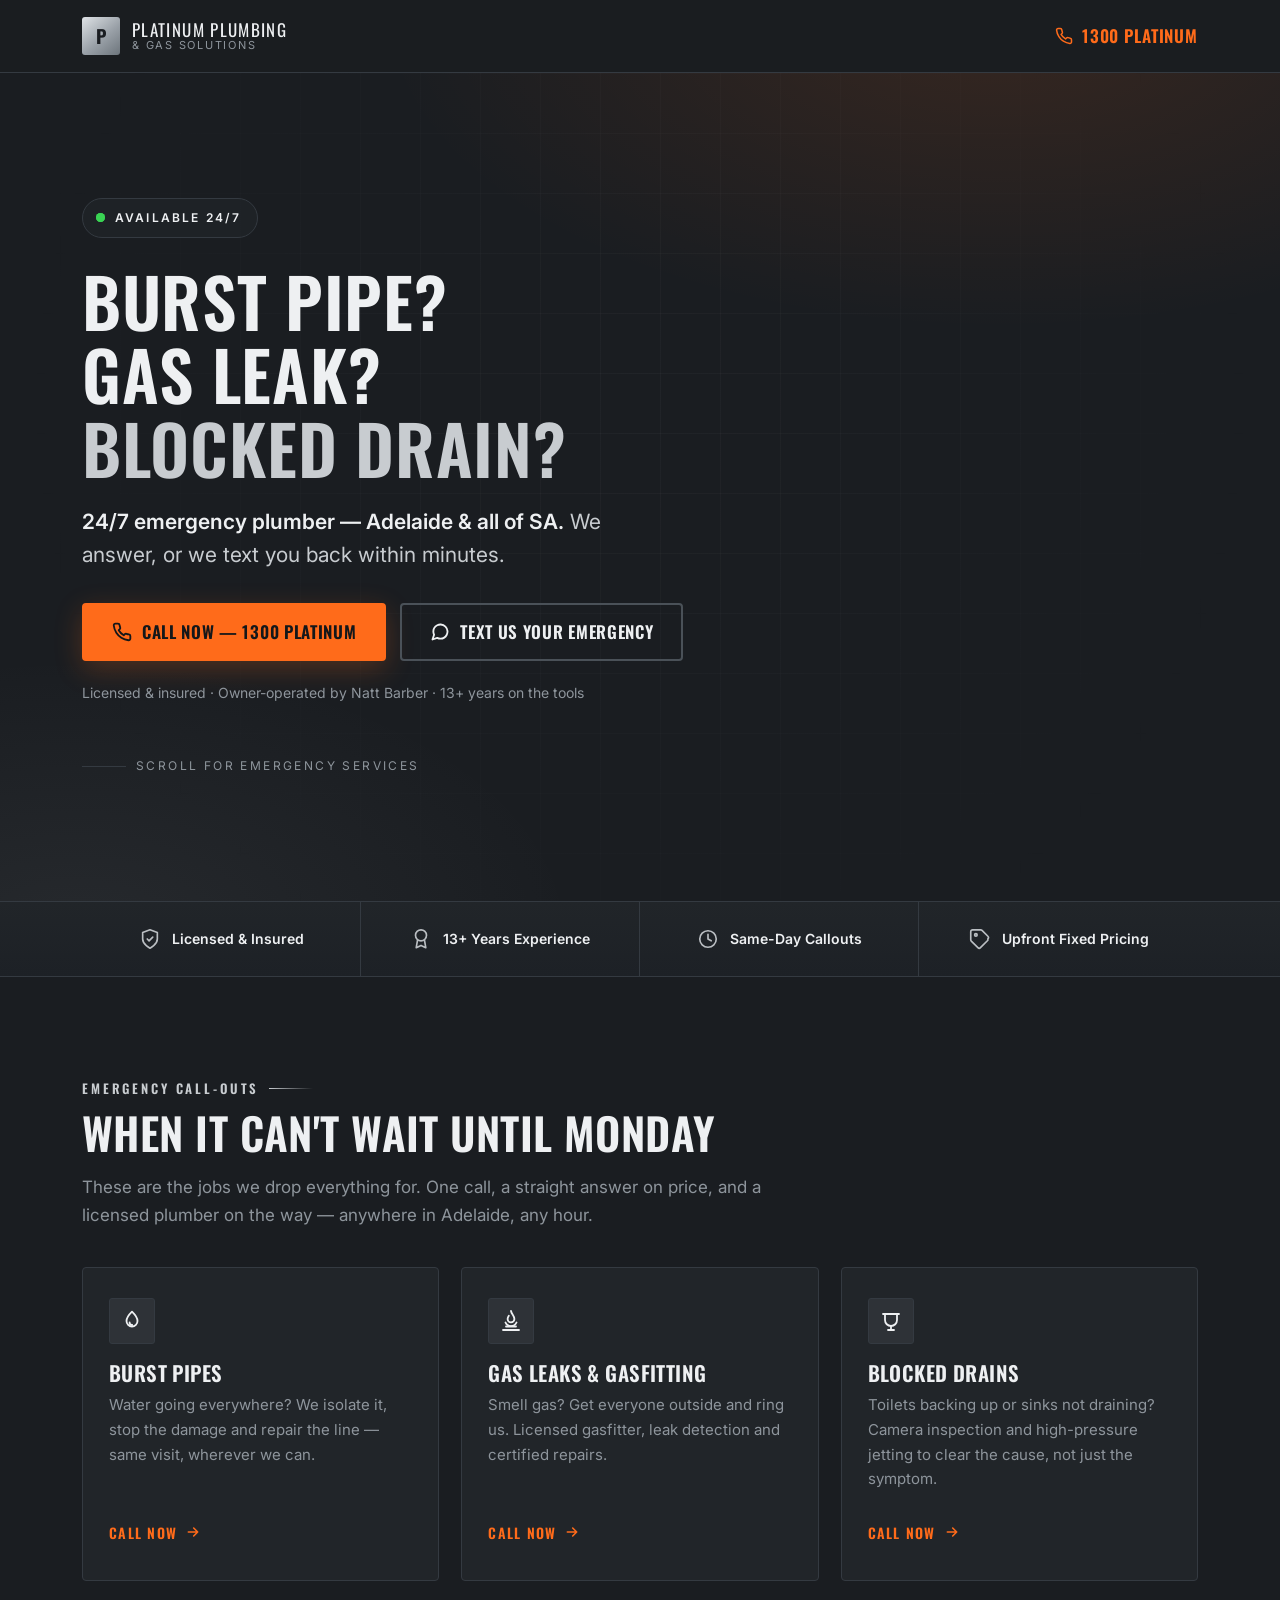
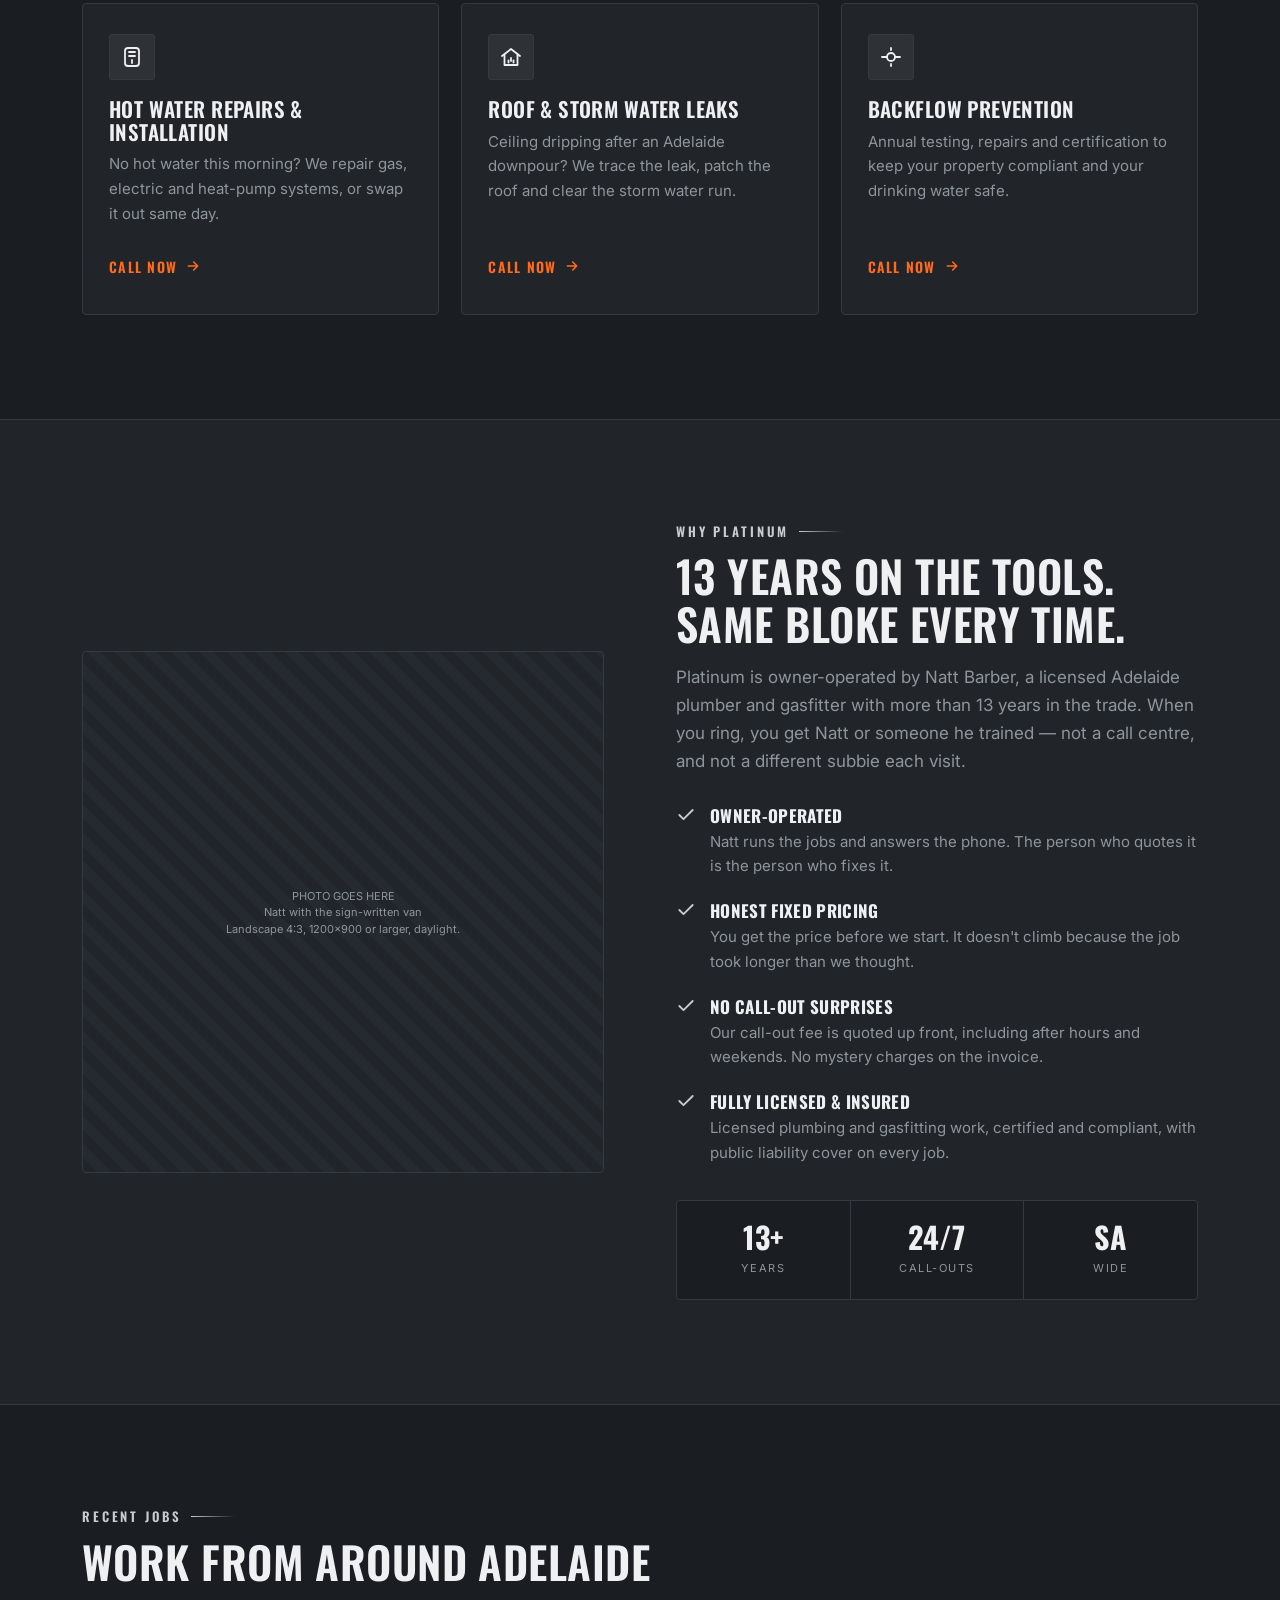
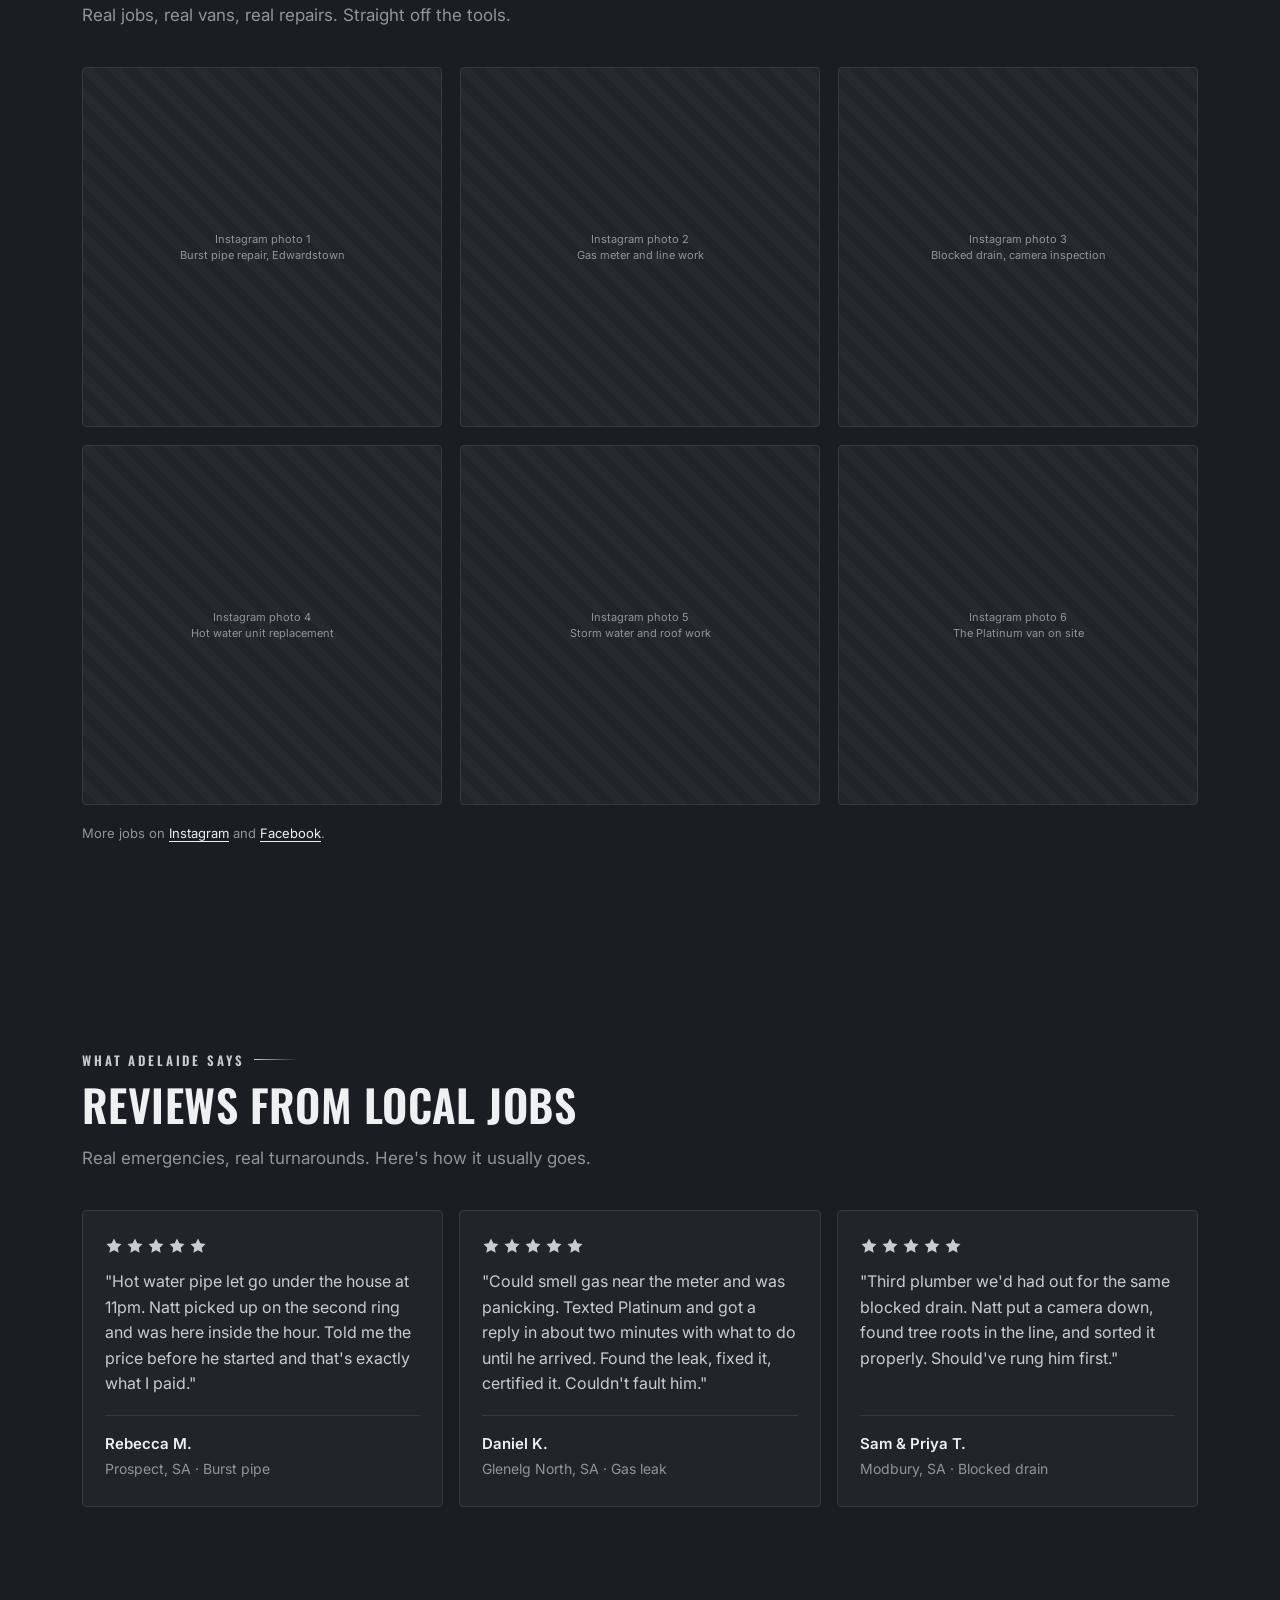
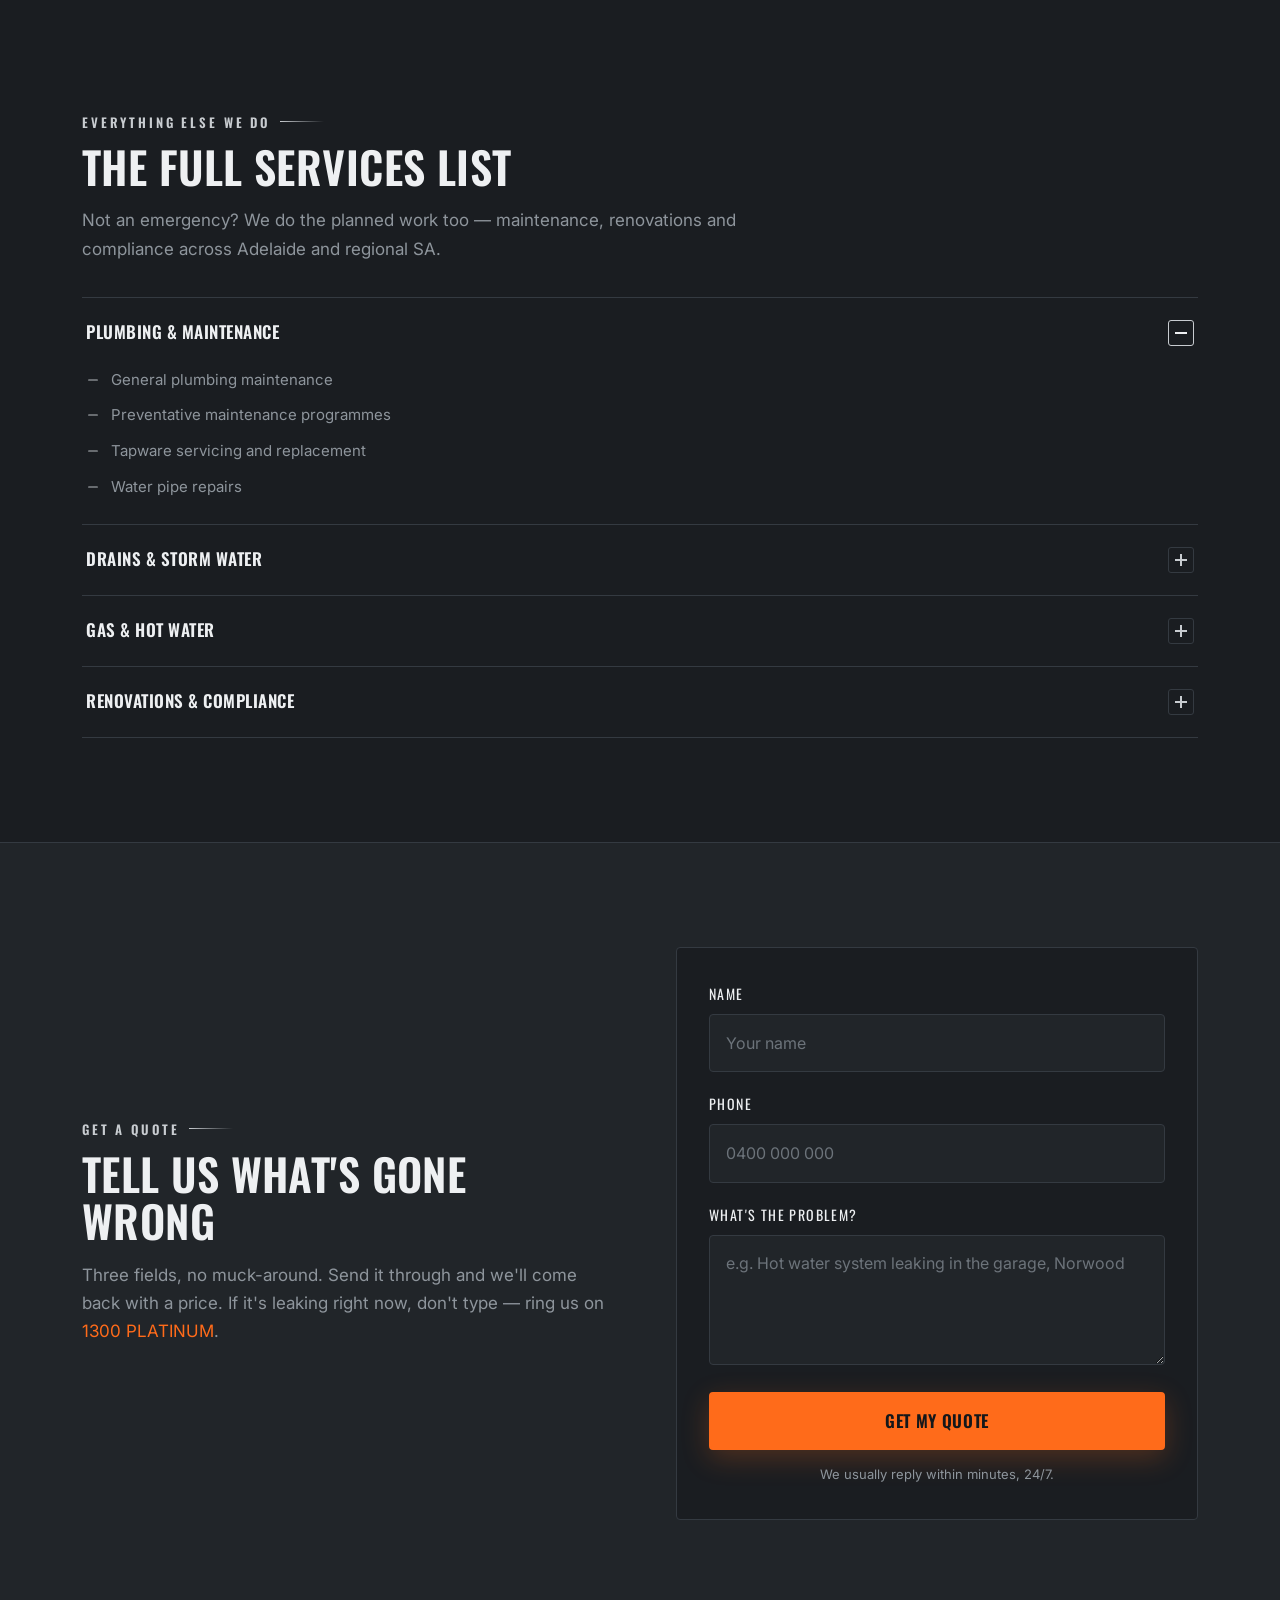
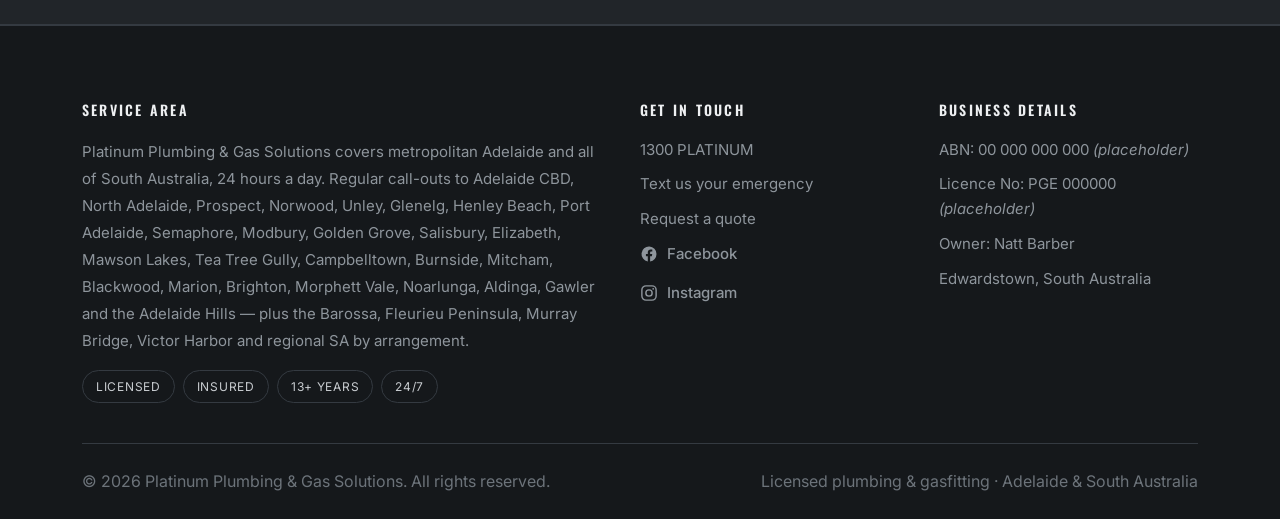
==== commit b0ea3f35: "Add swappable brand tokens, work gallery and image slots Colour system - All colours now derive from" ====
--- a/index.html
+++ b/index.html
@@ -8,14 +8,14 @@
 <meta name="description" content="Emergency plumber Adelaide, 24/7. Burst pipes, gas leaks &amp; blocked drains sorted fast. Licensed, insured, 13+ years. Call 1300 PLATINUM.">
 <meta name="theme-color" content="#1a1d21">
 <meta name="robots" content="index, follow">
-<link rel="canonical" href="https://platinumplumbingandgas.com.au/">
+<link rel="canonical" href="https://platinumplumbingandgas.com/">
 
 <meta property="og:type" content="website">
 <meta property="og:locale" content="en_AU">
 <meta property="og:site_name" content="Platinum Plumbing &amp; Gas Solutions">
 <meta property="og:title" content="24/7 Emergency Plumber Adelaide | Platinum Plumbing &amp; Gas">
 <meta property="og:description" content="Burst pipe? Gas leak? Blocked drain? 24/7 emergency plumber for Adelaide and all of South Australia. Call 1300 PLATINUM.">
-<meta property="og:url" content="https://platinumplumbingandgas.com.au/">
+<meta property="og:url" content="https://platinumplumbingandgas.com/">
 <meta name="twitter:card" content="summary_large_image">
 
 <link rel="preconnect" href="https://fonts.googleapis.com">
@@ -24,19 +24,20 @@
 
 <!-- ============================================================
      JSON-LD: LocalBusiness + Plumber
-     TODO (owner): replace streetAddress, postalCode, geo coordinates,
-     the real domain, the Facebook URL and the priceRange before go-live.
+     Verified from public listings: domain, Edwardstown SA base, Facebook and
+     Instagram. TODO (owner): street address, exact geo coordinates and
+     priceRange.
      ============================================================ -->
 <script type="application/ld+json">
 {
   "@context": "https://schema.org",
   "@type": ["Plumber", "LocalBusiness"],
-  "@id": "https://platinumplumbingandgas.com.au/#business",
+  "@id": "https://platinumplumbingandgas.com/#business",
   "name": "Platinum Plumbing & Gas Solutions",
   "description": "24/7 emergency plumber and licensed gasfitter servicing Adelaide and all of South Australia. Burst pipes, gas leaks, blocked drains, hot water and backflow prevention.",
-  "url": "https://platinumplumbingandgas.com.au/",
+  "url": "https://platinumplumbingandgas.com/",
   "telephone": "+611300752846",
-  "email": "info@platinumplumbingandgas.com.au",
+  "email": "info@platinumplumbingandgas.com",
   "priceRange": "$$",
   "founder": {
     "@type": "Person",
@@ -46,9 +47,9 @@
   "address": {
     "@type": "PostalAddress",
     "streetAddress": "PLACEHOLDER — street address",
-    "addressLocality": "Adelaide",
+    "addressLocality": "Edwardstown",
     "addressRegion": "SA",
-    "postalCode": "5000",
+    "postalCode": "5039",
     "addressCountry": "AU"
   },
   "geo": {
@@ -66,7 +67,10 @@
     "opens": "00:00",
     "closes": "23:59"
   }],
-  "sameAs": ["https://www.facebook.com/PLACEHOLDER"],
+  "sameAs": [
+    "https://www.facebook.com/p/Platinum-Plumbing-Gas-Solutions-100063718951102/",
+    "https://www.instagram.com/platinumplumbingandgas/"
+  ],
   "hasOfferCatalog": {
     "@type": "OfferCatalog",
     "name": "Emergency plumbing and gas services",
@@ -83,18 +87,39 @@
 </script>
 
 <style>
-/* ---------- Tokens ---------- */
+/* ============================================================
+   BRAND COLOURS — the only block you need to touch to re-skin
+   the whole site. Every other rule derives from these six.
+   Drop the hex codes from the Platinum logo / existing site in
+   here and the entire page follows.
+   ============================================================ */
 :root{
-  --charcoal:#1a1d21;
+  /* Darkest surface: page background, footer */
+  --brand-dark:#1a1d21;
+  /* Metallic mid-tone: body text, icons, rules, logo mark */
+  --brand-metal:#c8ccd0;
+  /* Brightest tone: headings, emphasis */
+  --brand-light:#eef0f2;
+  /* Action colour: CTAs only — buttons, call bar, tel/sms links */
+  --brand-action:#ff6b1a;
+  /* Pressed/hover state of the action colour (~12% darker) */
+  --brand-action-dark:#e85a0c;
+  /* "We're open" status indicator */
+  --brand-status:#39d353;
+}
+
+/* ---------- Derived tokens (leave these alone) ---------- */
+:root{
+  --charcoal:var(--brand-dark);
   --charcoal-2:#212529;
   --charcoal-3:#282d33;
   --line:#343a41;
-  --platinum:#c8ccd0;
-  --platinum-bright:#eef0f2;
+  --platinum:var(--brand-metal);
+  --platinum-bright:var(--brand-light);
   --muted:#8e959c;
-  --orange:#ff6b1a;
-  --orange-dark:#e85a0c;
-  --green:#39d353;
+  --orange:var(--brand-action);
+  --orange-dark:var(--brand-action-dark);
+  --green:var(--brand-status);
   --radius:4px;
   --wrap:1180px;
   --pad:20px;
@@ -204,6 +229,22 @@
     radial-gradient(760px 420px at 6% 104%,rgba(200,204,208,.07),transparent 66%),
     var(--charcoal);
 }
+/* OPTIONAL HERO BACKGROUND PHOTO
+   To put a real photo behind the hero (a van shot or a job in progress),
+   save it as images/hero.jpg at 1920x1080 or larger, then uncomment:
+
+   .hero{
+     background:
+       linear-gradient(rgba(26,29,33,.9),rgba(26,29,33,.96)),
+       url("images/hero.jpg") center/cover no-repeat,
+       var(--charcoal);
+   }
+
+   Keep the dark gradient on top — the white headline and the orange CTA
+   both need it to stay readable over a photo. Export at quality ~70 and
+   keep it under ~250KB. Photos do not count towards the 200KB page budget,
+   but they do affect how fast the hero paints on mobile data. */
+
 /* Faint industrial grid — pure CSS, zero bytes of image weight */
 .hero::before{
   content:"";position:absolute;inset:0;pointer-events:none;
@@ -286,13 +327,9 @@
 .why{background:var(--charcoal-2);border-block:1px solid var(--line)}
 .why-grid{display:grid;gap:34px}
 /* Image placeholder */
-.photo-ph{
-  position:relative;aspect-ratio:4/3;border:2px dashed #454c54;border-radius:var(--radius);
-  background:repeating-linear-gradient(45deg,#212529,#212529 12px,#242a30 12px,#242a30 24px);
-  display:grid;place-items:center;text-align:center;padding:26px;
-}
-.photo-ph span{font-size:.8125rem;color:var(--muted);max-width:32ch;line-height:1.55}
-.photo-ph b{display:block;font-family:var(--head);font-size:1rem;letter-spacing:.1em;color:var(--platinum);margin-bottom:8px;text-transform:uppercase}
+/* Owner photo: same drop-in-an-img pattern as the gallery, at 4:3 */
+.photo-ph{aspect-ratio:4/3;border:2px dashed #454c54}
+.photo-ph::after{font-size:.8125rem;padding:26px}
 .why-points{display:grid;gap:18px;margin-top:26px}
 .why-points li{display:flex;gap:14px;align-items:flex-start}
 .why-points svg{flex:none;margin-top:3px;color:var(--platinum)}
@@ -302,6 +339,33 @@
 .stats div{background:var(--charcoal);padding:20px 12px;text-align:center}
 .stat-n{display:block;font-size:1.875rem;color:var(--platinum-bright);font-weight:700}
 .stat-l{font-size:.6875rem;letter-spacing:.14em;text-transform:uppercase;color:var(--muted)}
+
+/* ---------- Work gallery ---------- */
+/* Each slot shows a hatched placeholder until a real <img> is dropped in.
+   The image sits above the placeholder and covers it, so adding a photo is
+   a one-line change with nothing to delete. aspect-ratio reserves the box
+   before the image loads, so there is no layout shift. */
+.shots{display:grid;grid-template-columns:repeat(2,1fr);gap:10px;margin-top:38px}
+.shot{
+  position:relative;aspect-ratio:1/1;overflow:hidden;margin:0;
+  border:1px solid var(--line);border-radius:var(--radius);
+  background:repeating-linear-gradient(45deg,#212529,#212529 10px,#242a30 10px,#242a30 20px);
+}
+.shot::after{
+  content:attr(data-ph);position:absolute;inset:0;z-index:0;
+  display:grid;place-items:center;padding:14px;text-align:center;
+  white-space:pre-line;
+  font-size:.6875rem;line-height:1.5;color:var(--muted);
+}
+.shot img{
+  position:relative;z-index:1;width:100%;height:100%;object-fit:cover;
+  transition:transform .35s ease;
+}
+.shot:hover img{transform:scale(1.04)}
+.shots-note{margin-top:18px;font-size:.8125rem;color:var(--muted)}
+/* Social links are not calls-to-action, so they stay off the orange. */
+.shots-note a{color:var(--platinum-bright);text-decoration:underline;text-underline-offset:3px}
+.shots-note a:hover{color:#fff}
 
 /* ---------- Testimonials ---------- */
 .reviews{display:grid;gap:16px;margin-top:38px}
@@ -433,6 +497,7 @@
   .trust li:nth-child(odd){border-right:1px solid var(--line)}
   .grid{grid-template-columns:repeat(2,1fr);gap:20px}
   .reviews{grid-template-columns:repeat(3,1fr)}
+  .shots{grid-template-columns:repeat(3,1fr);gap:14px}
   .why-grid,.quote-grid{grid-template-columns:1fr 1fr;gap:48px;align-items:center}
   .form-card{padding:34px 32px}
   .foot-grid{grid-template-columns:2fr 1fr 1fr;gap:40px}
@@ -443,6 +508,7 @@
 /* ================= 1024px+ ================= */
 @media (min-width:1024px){
   .grid{grid-template-columns:repeat(3,1fr);gap:22px}
+  .shots{grid-template-columns:repeat(3,1fr);gap:18px}
   .hero-sub{font-size:1.3125rem}
   .scroll-hint{
     display:flex;align-items:center;gap:10px;margin-top:52px;
@@ -478,6 +544,7 @@
   .js-anim .fade{opacity:1;transform:none}
   .dot::after{display:none}
   .btn:hover,.card:hover{transform:none}
+  .shot:hover img{transform:none}
 }
 </style>
 
@@ -499,6 +566,9 @@
 <header class="site-head">
   <div class="wrap head-in">
     <a class="brand" href="#top" aria-label="Platinum Plumbing and Gas Solutions — home">
+      <!-- To use the real logo instead of the "P" mark, save it as
+           images/logo.svg (or .png at 2x) and swap this span for:
+           <img class="brand-mark" src="images/logo.svg" alt="" width="38" height="38"> -->
       <span class="brand-mark" aria-hidden="true">P</span>
       <span class="brand-name">Platinum Plumbing
         <span class="brand-sub">&amp; Gas Solutions</span>
@@ -654,20 +724,15 @@
     <div class="wrap why-grid">
       <div class="fade">
         <!-- ============================================================
-             IMAGE PLACEHOLDER — swap this whole div for a real photo.
-             What to drop in: a landscape (4:3) photo of Natt Barber in
-             Platinum work gear standing beside the sign-written van, shot
-             outdoors in daylight on an Adelaide street. Real face, real van —
-             no stock photography, it's the single biggest trust lift here.
-             Replace with, keeping https, lazy loading and explicit dimensions:
-
-             <img src="https://YOUR-CDN/natt-barber-platinum-van.jpg"
-                  alt="Natt Barber, licensed plumber and owner of Platinum Plumbing & Gas Solutions, standing beside the company van in Adelaide"
-                  width="1200" height="900" loading="lazy" decoding="async">
+             OWNER PHOTO — the single biggest trust lift on the page.
+             Save images/natt-and-van.jpg and uncomment the <img> below.
+             Ideal shot: Natt in Platinum work gear beside the sign-written
+             van, outdoors in daylight on an Adelaide street. Landscape 4:3,
+             1200x900 or larger. Real photo, not stock.
              ============================================================ -->
-        <div class="photo-ph" role="img" aria-label="Placeholder for a photo of Natt Barber with the Platinum Plumbing van">
-          <span><b>Photo goes here</b>Natt with the sign-written van — landscape 4:3, minimum 1200&times;900, daylight, Adelaide street. Real photo only.</span>
-        </div>
+        <figure class="shot photo-ph" data-ph="PHOTO GOES HERE&#10;Natt with the sign-written van&#10;Landscape 4:3, 1200&times;900 or larger, daylight.">
+          <!-- <img src="images/natt-and-van.jpg" alt="Natt Barber, licensed plumber and owner of Platinum Plumbing &amp; Gas Solutions, standing beside the company van in Adelaide" width="1200" height="900" loading="lazy" decoding="async"> -->
+        </figure>
       </div>
 
       <div>
@@ -700,6 +765,64 @@
           <div><span class="stat-n">SA</span><span class="stat-l">Wide</span></div>
         </div>
       </div>
+    </div>
+  </section>
+
+  <!-- ============ RECENT WORK GALLERY ============ -->
+  <section id="work" aria-labelledby="work-h">
+    <div class="wrap">
+      <p class="eyebrow fade">Recent Jobs</p>
+      <h2 id="work-h" class="fade">Work from around Adelaide</h2>
+      <p class="lede fade">Real jobs, real vans, real repairs. Straight off the tools.</p>
+
+      <!-- ============================================================
+           IMAGE SLOTS — six photos from the Platinum Instagram
+           (@platinumplumbingandgas) or the Google Business Profile.
+
+           HOW TO ADD THEM (about ten minutes):
+           1. Save the six photos you want into an "images" folder next to
+              this file, named job-01.jpg through job-06.jpg.
+           2. Crop them square (1:1) and export at 800x800, quality ~75.
+              Keep each file under ~120KB so the page stays fast.
+           3. Uncomment the <img> tag in each figure below and correct the
+              alt text to describe that specific photo.
+           The hatched placeholder disappears on its own once the image is
+           in — there is nothing to delete.
+
+           DO NOT hotlink straight from Instagram or Google. Those CDN URLs
+           (scontent-*.cdninstagram.com, lh3.googleusercontent.com) are
+           signed and time-limited: they expire and the photos silently turn
+           into broken images. Always save the files and self-host them.
+
+           For sharper photos on retina screens, add srcset once you have a
+           1600px export as well:
+           <img src="images/job-01.jpg"
+                srcset="images/job-01.jpg 800w, images/job-01@2x.jpg 1600w"
+                sizes="(min-width:1024px) 33vw, 50vw"
+                alt="..." width="800" height="800" loading="lazy" decoding="async">
+           ============================================================ -->
+      <div class="shots fade">
+        <figure class="shot" data-ph="Instagram photo 1&#10;Burst pipe repair, Edwardstown">
+          <!-- <img src="images/job-01.jpg" alt="Copper pipe repair under a house at Edwardstown" width="800" height="800" loading="lazy" decoding="async"> -->
+        </figure>
+        <figure class="shot" data-ph="Instagram photo 2&#10;Gas meter and line work">
+          <!-- <img src="images/job-02.jpg" alt="Licensed gasfitter working on a domestic gas meter" width="800" height="800" loading="lazy" decoding="async"> -->
+        </figure>
+        <figure class="shot" data-ph="Instagram photo 3&#10;Blocked drain, camera inspection">
+          <!-- <img src="images/job-03.jpg" alt="Drain camera inspection of a blocked sewer line" width="800" height="800" loading="lazy" decoding="async"> -->
+        </figure>
+        <figure class="shot" data-ph="Instagram photo 4&#10;Hot water unit replacement">
+          <!-- <img src="images/job-04.jpg" alt="New gas hot water system installed against a brick wall" width="800" height="800" loading="lazy" decoding="async"> -->
+        </figure>
+        <figure class="shot" data-ph="Instagram photo 5&#10;Storm water and roof work">
+          <!-- <img src="images/job-05.jpg" alt="Storm water downpipe and guttering repair on an Adelaide roof" width="800" height="800" loading="lazy" decoding="async"> -->
+        </figure>
+        <figure class="shot" data-ph="Instagram photo 6&#10;The Platinum van on site">
+          <!-- <img src="images/job-06.jpg" alt="The sign-written Platinum Plumbing and Gas Solutions van parked at a job" width="800" height="800" loading="lazy" decoding="async"> -->
+        </figure>
+      </div>
+
+      <p class="shots-note fade">More jobs on <a href="https://www.instagram.com/platinumplumbingandgas/" rel="noopener" target="_blank">Instagram</a> and <a href="https://www.facebook.com/p/Platinum-Plumbing-Gas-Solutions-100063718951102/" rel="noopener" target="_blank">Facebook</a>.</p>
     </div>
   </section>
 
@@ -909,10 +1032,15 @@
           <li><a href="sms:1300752846?&amp;body=Hi%20Platinum%20Plumbing%2C%20I%20need%20a%20plumber%3A%20">Text us your emergency</a></li>
           <li><a href="#quote">Request a quote</a></li>
           <li>
-            <!-- TODO: replace with the real Facebook page URL -->
-            <a class="social" href="https://www.facebook.com/" rel="noopener" target="_blank">
+            <a class="social" href="https://www.facebook.com/p/Platinum-Plumbing-Gas-Solutions-100063718951102/" rel="noopener" target="_blank">
               <svg width="18" height="18" viewBox="0 0 24 24" fill="currentColor" aria-hidden="true"><path d="M22 12a10 10 0 1 0-11.6 9.9v-7H7.9V12h2.5V9.8c0-2.5 1.5-3.9 3.8-3.9 1.1 0 2.2.2 2.2.2v2.5h-1.3c-1.2 0-1.6.8-1.6 1.6V12h2.8l-.5 2.9h-2.3v7A10 10 0 0 0 22 12Z"/></svg>
               Facebook
+            </a>
+          </li>
+          <li>
+            <a class="social" href="https://www.instagram.com/platinumplumbingandgas/" rel="noopener" target="_blank">
+              <svg width="18" height="18" viewBox="0 0 24 24" fill="none" stroke="currentColor" stroke-width="1.9" aria-hidden="true"><rect x="2.5" y="2.5" width="19" height="19" rx="5.5"/><circle cx="12" cy="12" r="4.2"/><circle cx="17.6" cy="6.4" r="1.2" fill="currentColor" stroke="none"/></svg>
+              Instagram
             </a>
           </li>
         </ul>
@@ -925,7 +1053,7 @@
           <li>ABN: 00 000 000 000 <em>(placeholder)</em></li>
           <li>Licence No: PGE 000000 <em>(placeholder)</em></li>
           <li>Owner: Natt Barber</li>
-          <li>Adelaide, South Australia</li>
+          <li>Edwardstown, South Australia</li>
         </ul>
       </div>
     </div>
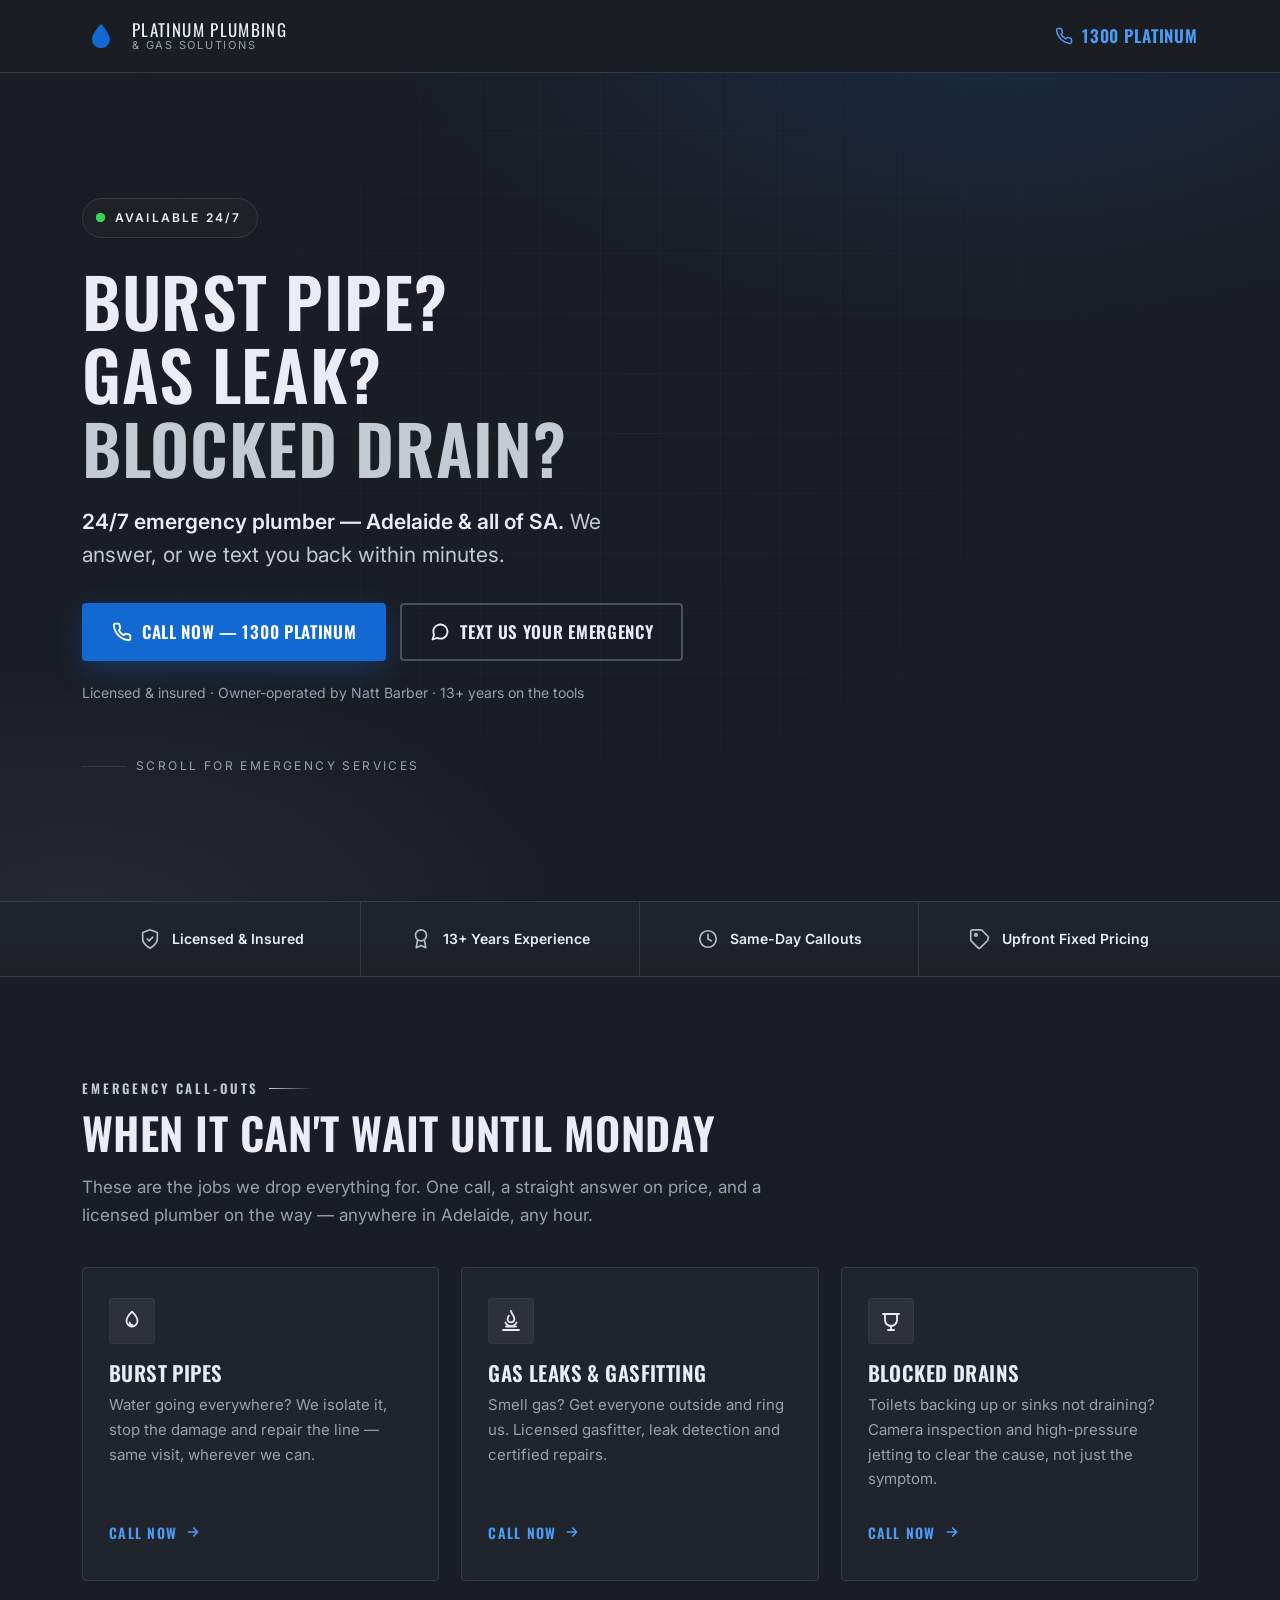
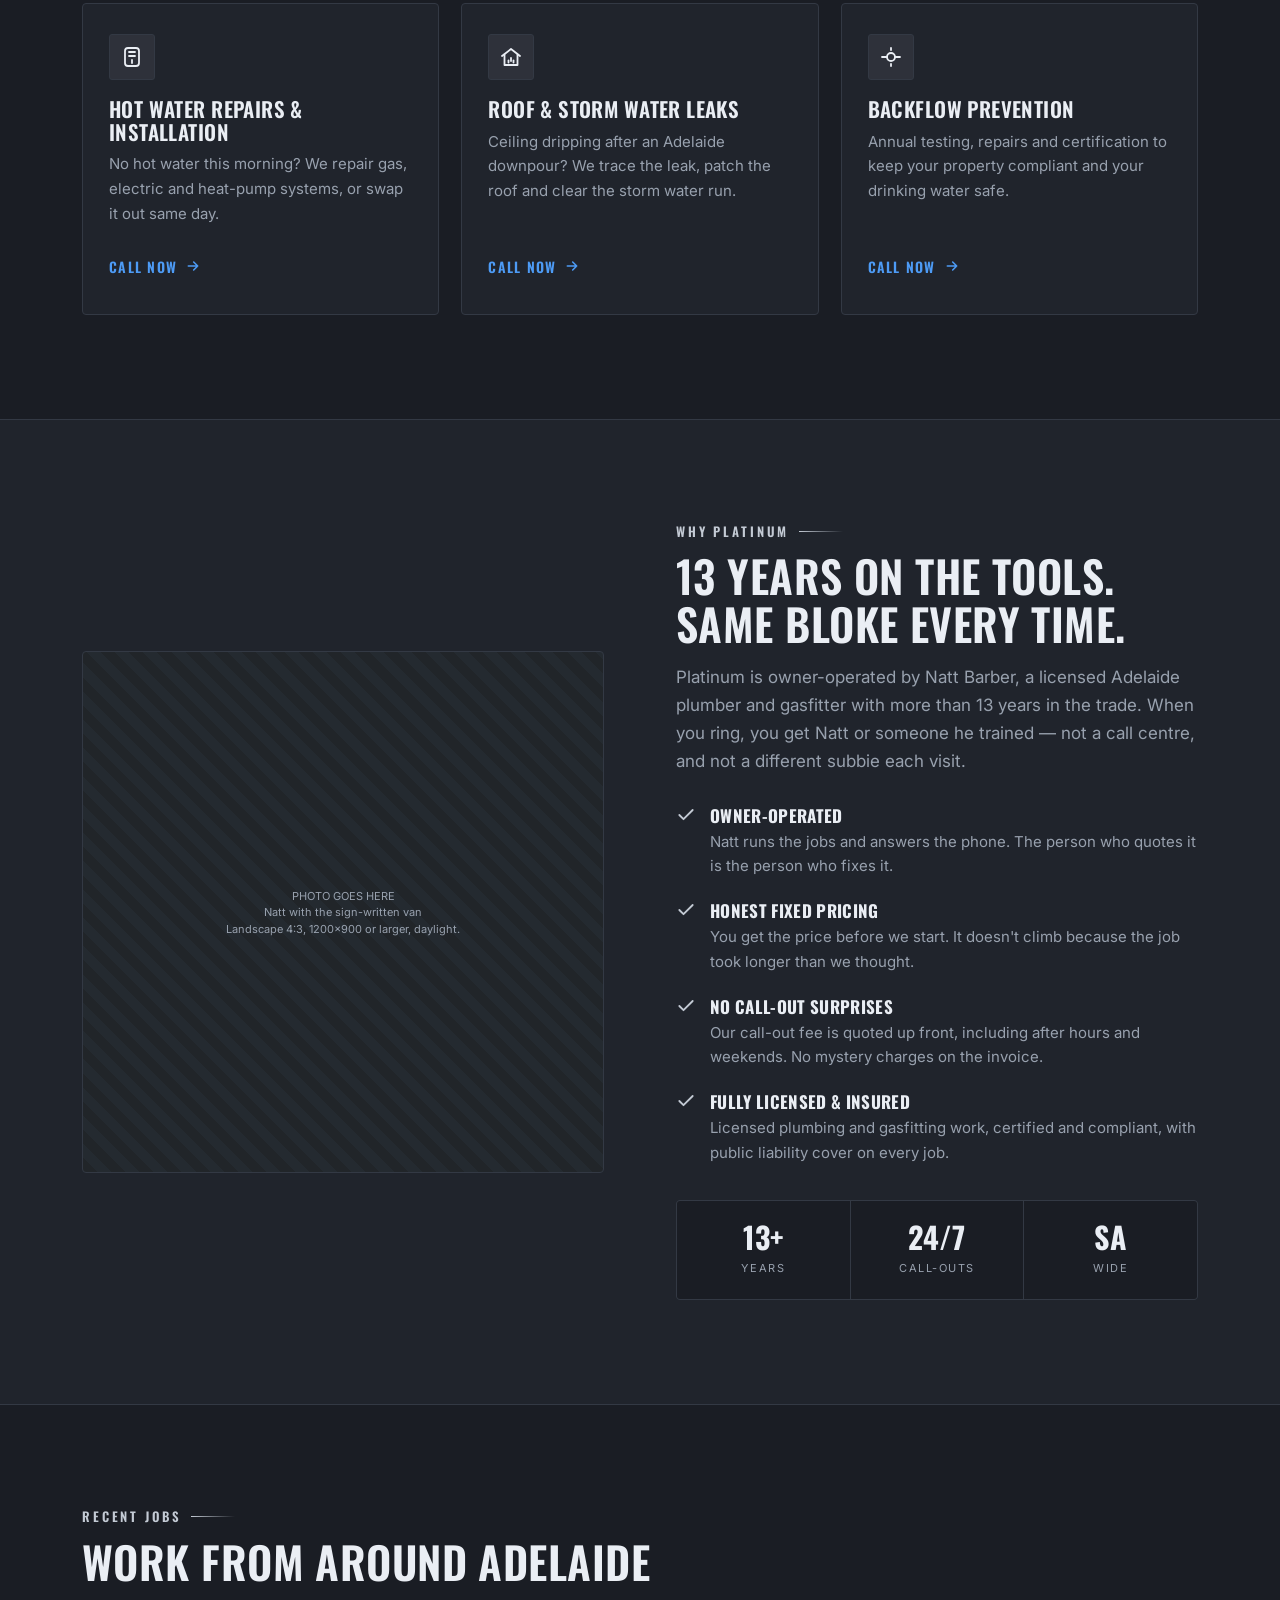
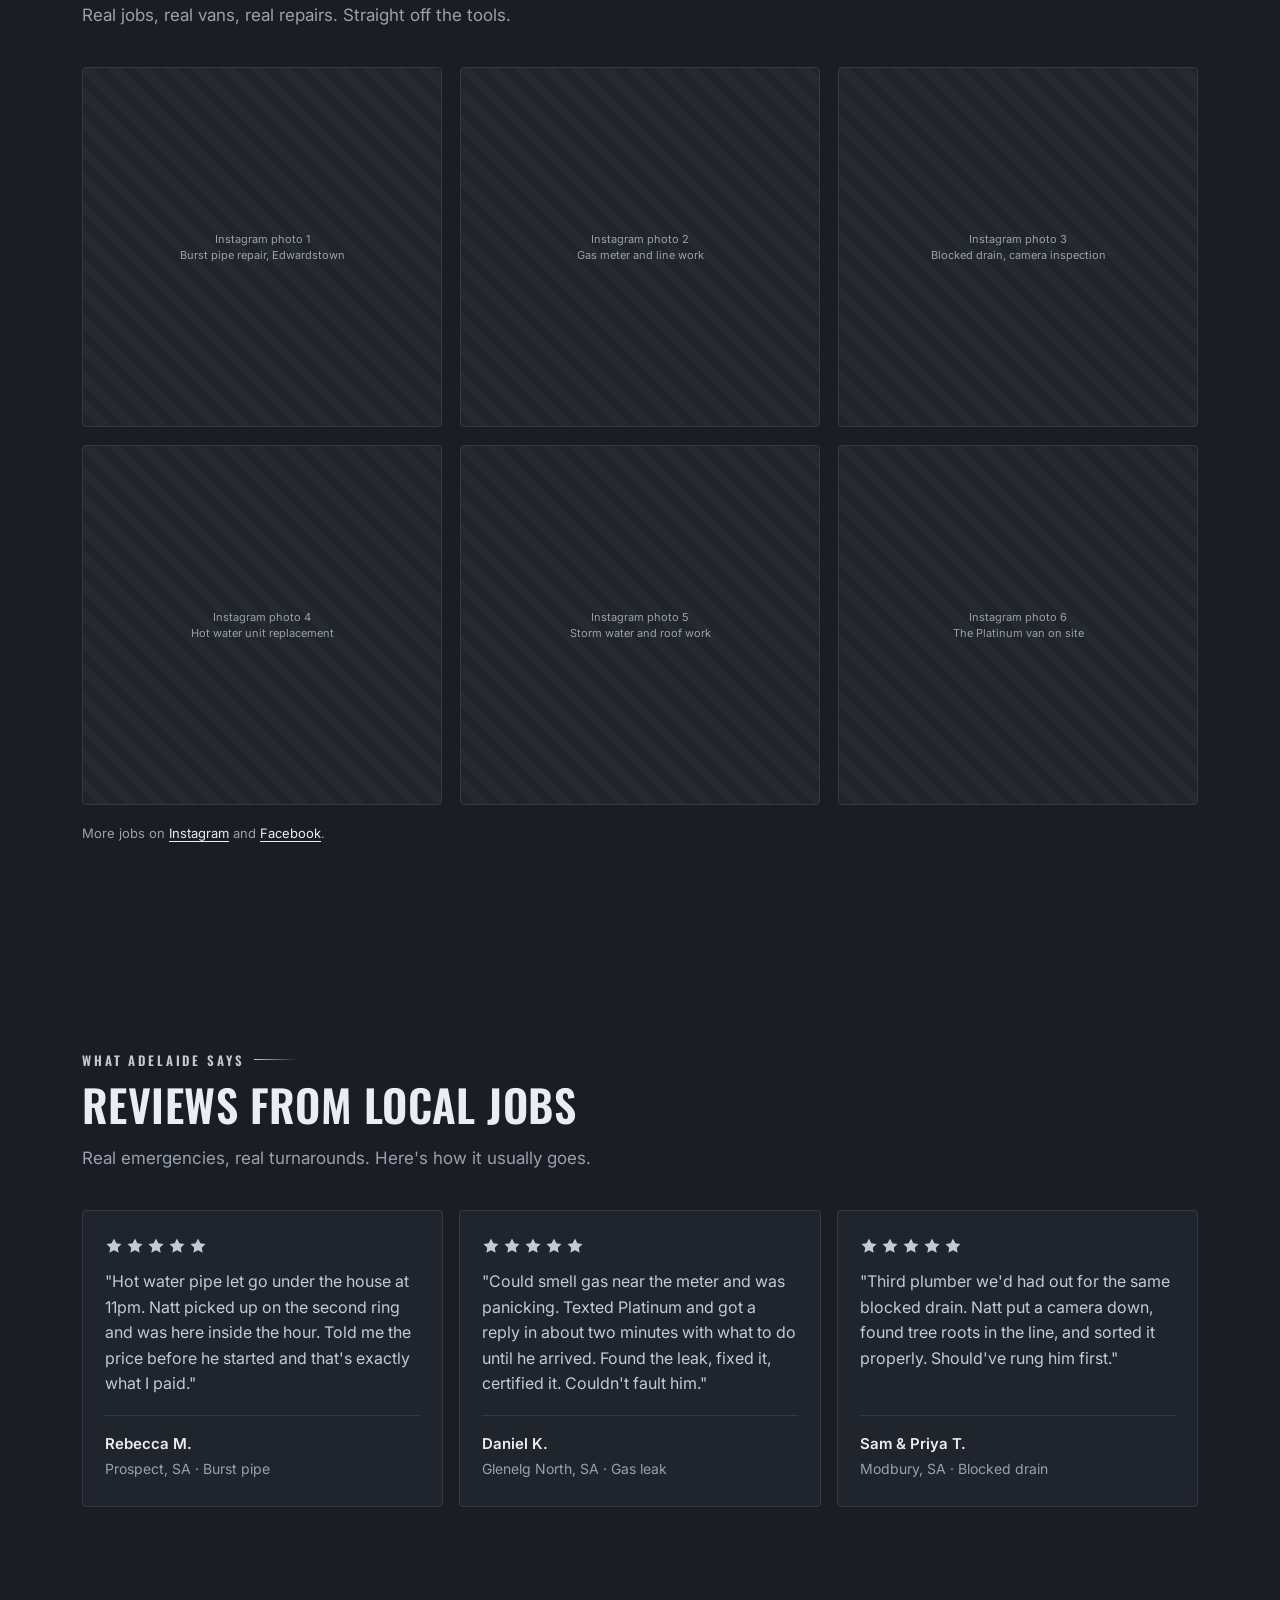
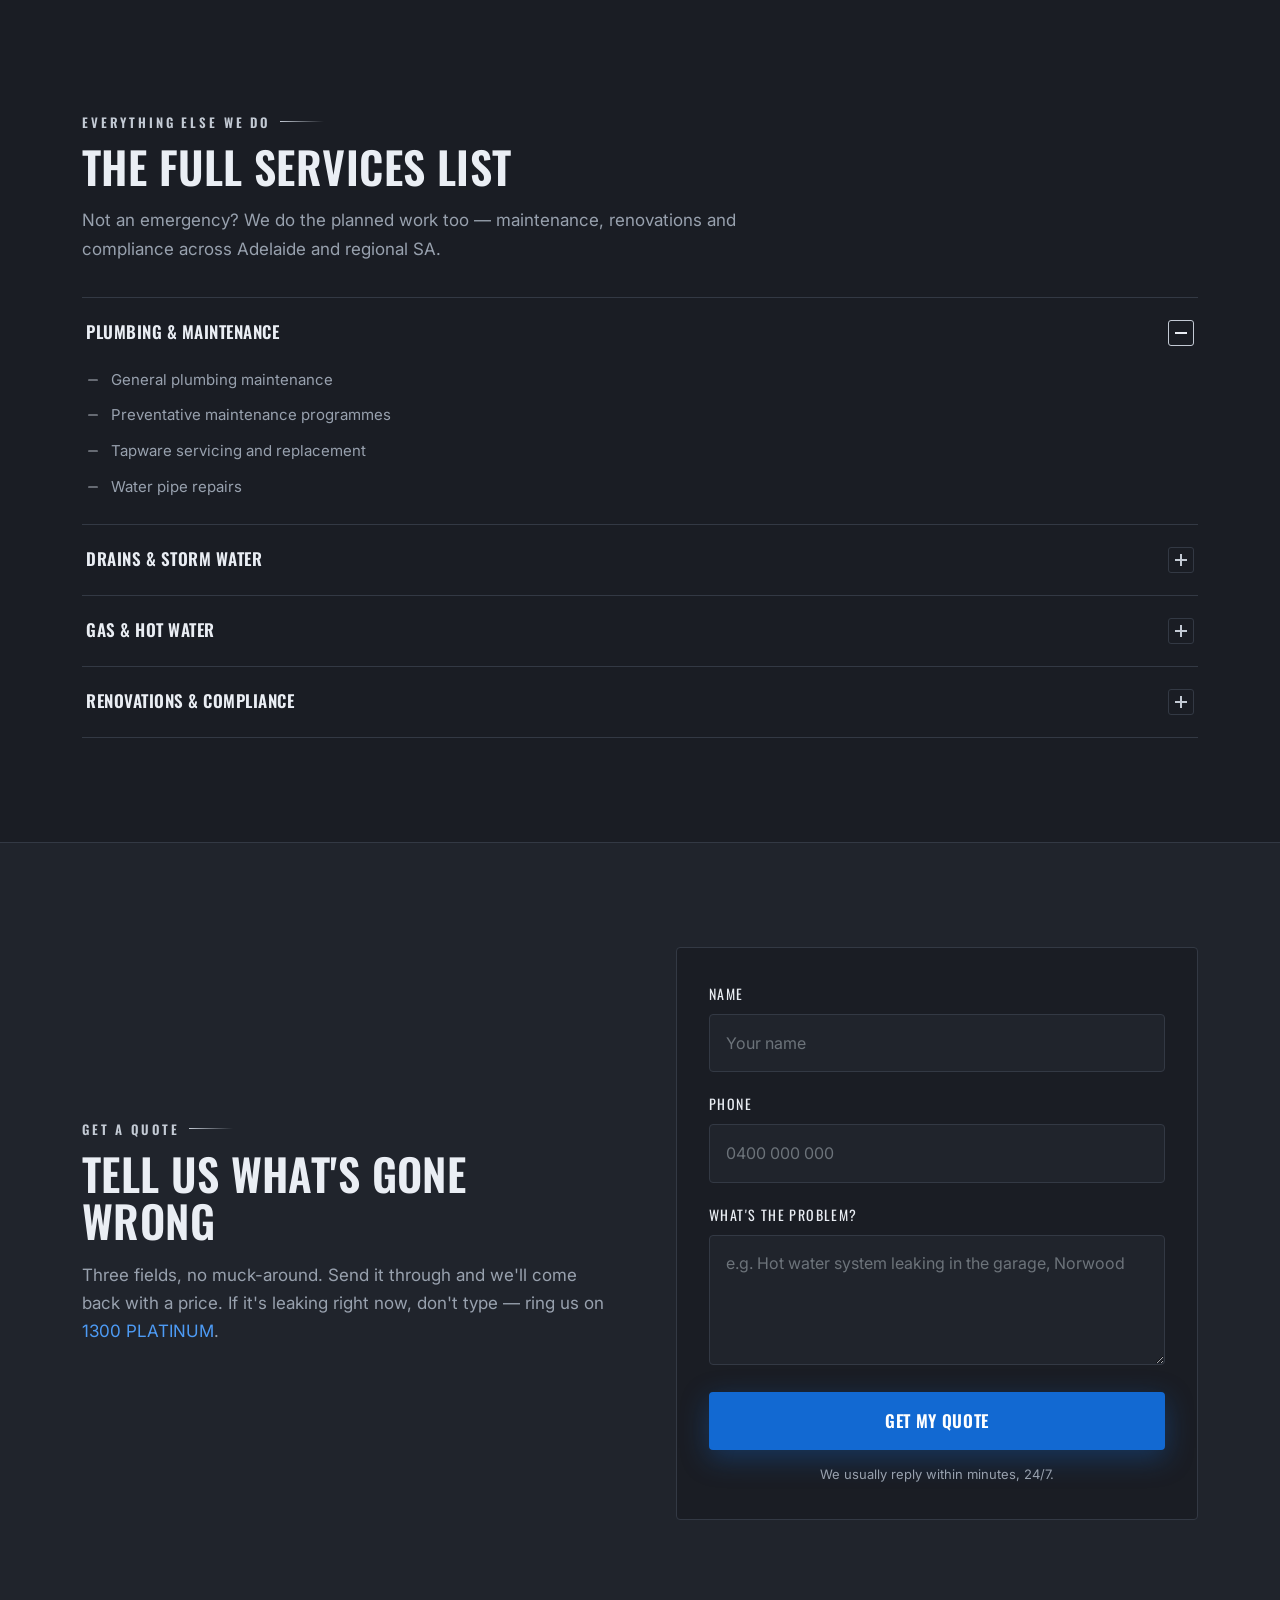
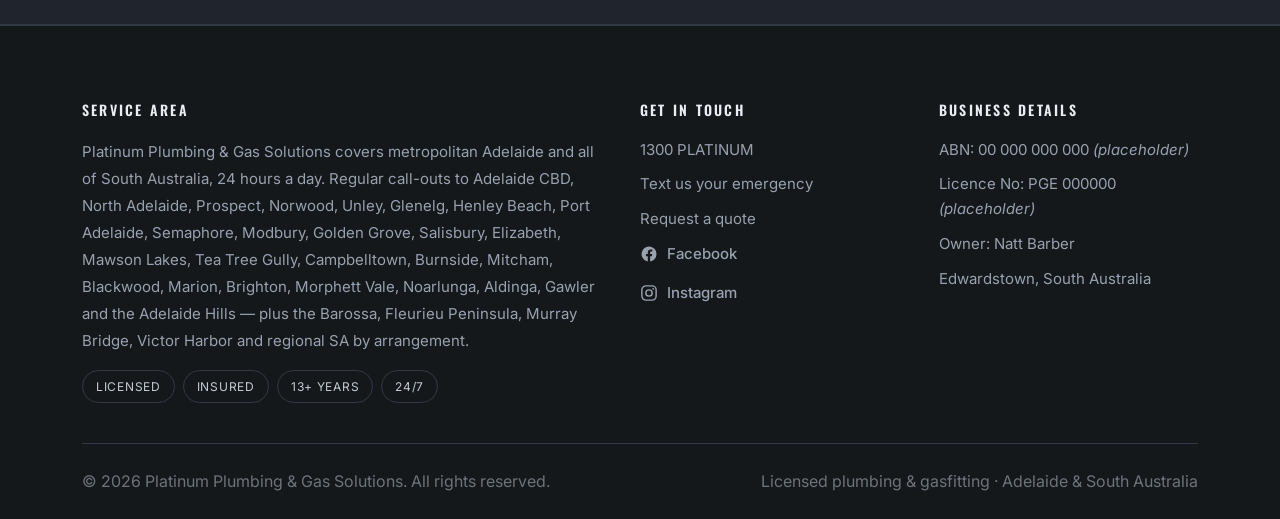
==== commit e38faa8d: "Re-skin to the real Platinum brand colours sampled from the livery Colours were measured from the su" ====
--- a/index.html
+++ b/index.html
@@ -6,7 +6,7 @@
 <meta name="viewport" content="width=device-width, initial-scale=1">
 <title>24/7 Emergency Plumber Adelaide | Platinum Plumbing &amp; Gas</title>
 <meta name="description" content="Emergency plumber Adelaide, 24/7. Burst pipes, gas leaks &amp; blocked drains sorted fast. Licensed, insured, 13+ years. Call 1300 PLATINUM.">
-<meta name="theme-color" content="#1a1d21">
+<meta name="theme-color" content="#1a1d24">
 <meta name="robots" content="index, follow">
 <link rel="canonical" href="https://platinumplumbingandgas.com/">
 
@@ -88,37 +88,58 @@
 
 <style>
 /* ============================================================
-   BRAND COLOURS — the only block you need to touch to re-skin
-   the whole site. Every other rule derives from these six.
-   Drop the hex codes from the Platinum logo / existing site in
-   here and the entire page follows.
+   BRAND COLOURS — sampled from the real Platinum livery:
+   the ute signage, the depot sign and the crew uniforms.
+
+   Brand blue was measured at hue 213-217 degrees across every
+   source. #1269d2 is a direct read off the "1300 PLATINUM"
+   panel on the ute tray, in full sun. The shaded depot sign
+   reads darker (#1a396a) but at the identical hue, so this is
+   the same ink under different light.
+
+   Contrast, checked not assumed:
+     white on  #1269d2 = 5.28:1  (WCAG AA body text)
+     #1269d2 on page bg = 3.19:1 (AA non-text UI component)
+     body text on page  = 10.2:1
+     headings on page   = 14.5:1
    ============================================================ */
 :root{
-  /* Darkest surface: page background, footer */
-  --brand-dark:#1a1d21;
-  /* Metallic mid-tone: body text, icons, rules, logo mark */
-  --brand-metal:#c8ccd0;
+  /* Page background. Charcoal pulled slightly blue to echo the
+     navy crew hoodies (sampled #21222d / #14161f). */
+  --brand-dark:#1a1d24;
+  /* Metallic mid-tone: body text, icons, rules. The silver in
+     the logo's droplet, cooled to sit on the dark background. */
+  --brand-metal:#c3cad4;
   /* Brightest tone: headings, emphasis */
-  --brand-light:#eef0f2;
-  /* Action colour: CTAs only — buttons, call bar, tel/sms links */
-  --brand-action:#ff6b1a;
-  /* Pressed/hover state of the action colour (~12% darker) */
-  --brand-action-dark:#e85a0c;
-  /* "We're open" status indicator */
+  --brand-light:#eaeef4;
+  /* Brand blue. CTAs only — buttons, call bar, tel/sms links. */
+  --brand-action:#1269d2;
+  /* Hover/active. Brighter, not darker: on a dark UI, lifting
+     reads as "pressable" where darkening reads as "disabled". */
+  --brand-action-hover:#1571e0;
+  /* Same hue, lifted, for accent text ON the dark background.
+     The solid brand blue is only 2.95:1 against a card — it is
+     fine as a button fill under white text, but as small link
+     text it fails WCAG AA. This tint reads 5.4:1 on a card. */
+  --brand-action-text:#4d9bf5;
+  /* "We're open" status indicator. Deliberately not brand blue —
+     green is the near-universal convention for live/available,
+     and keeping it distinct stops it competing with the CTAs. */
   --brand-status:#39d353;
 }
 
 /* ---------- Derived tokens (leave these alone) ---------- */
 :root{
   --charcoal:var(--brand-dark);
-  --charcoal-2:#212529;
-  --charcoal-3:#282d33;
-  --line:#343a41;
+  --charcoal-2:#20242c;
+  --charcoal-3:#272c35;
+  --line:#333944;
   --platinum:var(--brand-metal);
   --platinum-bright:var(--brand-light);
-  --muted:#8e959c;
-  --orange:var(--brand-action);
-  --orange-dark:var(--brand-action-dark);
+  --muted:#98a1ae;
+  --accent:var(--brand-action);
+  --accent-hover:var(--brand-action-hover);
+  --accent-text:var(--brand-action-text);
   --green:var(--brand-status);
   --radius:4px;
   --wrap:1180px;
@@ -154,7 +175,7 @@
 h2{font-size:clamp(1.75rem,5.6vw,2.75rem);color:var(--platinum-bright)}
 h3{font-size:clamp(1.125rem,3.6vw,1.3rem);color:var(--platinum-bright);letter-spacing:.02em}
 p{font-size:1rem}
-a{color:var(--orange);text-decoration:none}
+a{color:var(--accent-text);text-decoration:none}
 a:hover{text-decoration:underline}
 
 .wrap{width:100%;max-width:var(--wrap);margin-inline:auto;padding-inline:var(--pad)}
@@ -167,17 +188,16 @@
 .lede{color:var(--muted);max-width:62ch;margin-top:16px;font-size:1.0625rem}
 
 /* ---------- Focus ---------- */
-/* Orange is reserved for calls-to-action: the hero buttons, the sticky call
-   bar, the per-card "Call now" links, the header phone link and inline
+/* Brand blue is reserved for calls-to-action: the hero buttons, the sticky
+   call bar, the per-card "Call now" links, the header phone link and inline
    tel/sms links. The only exceptions are focus states — the focus ring, the
-   skip link and the quote-form field focus — where orange gives keyboard
-   users the strongest contrast available on charcoal. Nothing decorative
-   uses it. */
-:focus-visible{outline:3px solid var(--orange);outline-offset:3px;border-radius:2px}
+   skip link and the quote-form field focus — which are interaction states on
+   the path to a conversion. Nothing decorative uses it. */
+:focus-visible{outline:3px solid var(--accent-text);outline-offset:3px;border-radius:2px}
 
 .skip{
   position:absolute;left:12px;top:-100px;z-index:200;
-  background:var(--orange);color:#111;font-weight:700;
+  background:var(--accent);color:#fff;font-weight:700;
   padding:12px 18px;border-radius:var(--radius);transition:top .15s ease;
 }
 .skip:focus{top:12px;text-decoration:none}
@@ -192,9 +212,9 @@
 }
 .btn:hover{text-decoration:none;transform:translateY(-2px)}
 .btn:active{transform:translateY(0)}
-/* Safety orange is reserved for calls-to-action only. */
-.btn-primary{background:var(--orange);color:#14171a;border-color:var(--orange);box-shadow:0 8px 28px rgba(255,107,26,.24)}
-.btn-primary:hover{background:var(--orange-dark);border-color:var(--orange-dark)}
+/* Brand blue is reserved for calls-to-action only. */
+.btn-primary{background:var(--accent);color:#fff;border-color:var(--accent);box-shadow:0 8px 28px rgba(18,105,210,.34)}
+.btn-primary:hover{background:var(--accent-hover);border-color:var(--accent-hover)}
 .btn-ghost{background:transparent;color:var(--platinum-bright);border-color:#4a5158}
 .btn-ghost:hover{border-color:var(--platinum);background:rgba(200,204,208,.06)}
 .btn svg{flex:none}
@@ -207,10 +227,12 @@
 .head-in{display:flex;align-items:center;justify-content:space-between;gap:16px;min-height:72px}
 .brand{display:flex;align-items:center;gap:12px;color:var(--platinum-bright)}
 .brand:hover{text-decoration:none}
+/* Placeholder mark: a blue droplet standing in for the real Platinum
+   logo. The logo is the one place brand blue appears outside a CTA —
+   it is the identity, not decoration. */
 .brand-mark{
-  width:38px;height:38px;flex:none;border-radius:3px;
-  background:linear-gradient(140deg,#dfe3e6,#9aa1a8 55%,#6d757c);
-  display:grid;place-items:center;color:#1a1d21;font-family:var(--head);font-size:1.15rem;font-weight:700;
+  width:38px;height:38px;flex:none;
+  display:grid;place-items:center;color:var(--accent);
 }
 .brand-name{font-family:var(--head);font-size:1.0625rem;letter-spacing:.08em;text-transform:uppercase;line-height:1.15}
 .brand-sub{display:block;font-family:var(--body);font-size:.6875rem;letter-spacing:.16em;color:var(--muted);text-transform:uppercase}
@@ -225,7 +247,7 @@
   display:flex;align-items:center;position:relative;overflow:hidden;
   padding-block:clamp(40px,7vh,88px);
   background:
-    radial-gradient(1000px 520px at 78% -8%,rgba(255,107,26,.13),transparent 62%),
+    radial-gradient(1000px 520px at 78% -8%,rgba(18,105,210,.17),transparent 62%),
     radial-gradient(760px 420px at 6% 104%,rgba(200,204,208,.07),transparent 66%),
     var(--charcoal);
 }
@@ -235,12 +257,12 @@
 
    .hero{
      background:
-       linear-gradient(rgba(26,29,33,.9),rgba(26,29,33,.96)),
+       linear-gradient(rgba(26,29,36,.88),rgba(26,29,36,.96)),
        url("images/hero.jpg") center/cover no-repeat,
        var(--charcoal);
    }
 
-   Keep the dark gradient on top — the white headline and the orange CTA
+   Keep the dark gradient on top — the white headline and the blue CTA
    both need it to stay readable over a photo. Export at quality ~70 and
    keep it under ~250KB. Photos do not count towards the 200KB page budget,
    but they do affect how fast the hero paints on mobile data. */
@@ -317,7 +339,7 @@
 .card-call{
   margin-top:18px;display:inline-flex;align-items:center;gap:8px;align-self:flex-start;
   font-family:var(--head);font-size:.875rem;letter-spacing:.09em;text-transform:uppercase;
-  color:var(--orange);font-weight:600;padding:8px 0;min-height:44px;
+  color:var(--accent-text);font-weight:600;padding:8px 0;min-height:44px;
 }
 .card-call svg{transition:transform .2s ease}
 .card-call:hover{text-decoration:none}
@@ -363,7 +385,7 @@
 }
 .shot:hover img{transform:scale(1.04)}
 .shots-note{margin-top:18px;font-size:.8125rem;color:var(--muted)}
-/* Social links are not calls-to-action, so they stay off the orange. */
+/* Social links are not calls-to-action, so they stay off the brand blue. */
 .shots-note a{color:var(--platinum-bright);text-decoration:underline;text-underline-offset:3px}
 .shots-note a:hover{color:#fff}
 
@@ -415,7 +437,7 @@
 }
 .field textarea{min-height:130px;resize:vertical;line-height:1.55}
 .field input::placeholder,.field textarea::placeholder{color:#6c737a}
-.field input:focus,.field textarea:focus{border-color:var(--orange);background:var(--charcoal-3);outline:none}
+.field input:focus,.field textarea:focus{border-color:var(--accent-text);background:var(--charcoal-3);outline:none}
 .field input[aria-invalid="true"],.field textarea[aria-invalid="true"]{border-color:#ff5252}
 .err{display:none;margin-top:8px;font-size:.8125rem;color:#ff7b7b;font-weight:500}
 .err.show{display:block}
@@ -466,8 +488,8 @@
   font-family:var(--head);font-size:1.0625rem;letter-spacing:.06em;text-transform:uppercase;font-weight:600;
 }
 .callbar a:hover{text-decoration:none}
-.cb-call{background:var(--orange);color:#14171a;box-shadow:0 4px 18px rgba(255,107,26,.3)}
-.cb-call:active{background:var(--orange-dark)}
+.cb-call{background:var(--accent);color:#fff;box-shadow:0 4px 18px rgba(18,105,210,.42)}
+.cb-call:active{background:var(--accent-hover)}
 .cb-text{background:transparent;color:var(--platinum-bright);border:2px solid #4a5158}
 .cb-text:active{background:rgba(200,204,208,.08)}
 
@@ -487,7 +509,7 @@
   .head-call{
     display:inline-flex;align-items:center;gap:9px;
     font-family:var(--head);font-size:1.0625rem;letter-spacing:.05em;text-transform:uppercase;
-    color:var(--orange);font-weight:600;
+    color:var(--accent-text);font-weight:600;
   }
   .hero-cta{flex-direction:row;max-width:none}
   .hero-sub{font-size:1.25rem;max-width:44ch}
@@ -566,10 +588,13 @@
 <header class="site-head">
   <div class="wrap head-in">
     <a class="brand" href="#top" aria-label="Platinum Plumbing and Gas Solutions — home">
-      <!-- To use the real logo instead of the "P" mark, save it as
-           images/logo.svg (or .png at 2x) and swap this span for:
+      <!-- PLACEHOLDER MARK — this is a generic droplet, not the real
+           Platinum logo. Save the actual logo as images/logo.svg and swap
+           this whole span for:
            <img class="brand-mark" src="images/logo.svg" alt="" width="38" height="38"> -->
-      <span class="brand-mark" aria-hidden="true">P</span>
+      <span class="brand-mark" aria-hidden="true">
+        <svg width="30" height="30" viewBox="0 0 24 24" fill="currentColor" aria-hidden="true"><path d="M12 2.2c0 0 7.2 8.1 7.2 12.3a7.2 7.2 0 0 1-14.4 0C4.8 10.3 12 2.2 12 2.2Z"/></svg>
+      </span>
       <span class="brand-name">Platinum Plumbing
         <span class="brand-sub">&amp; Gas Solutions</span>
       </span>
